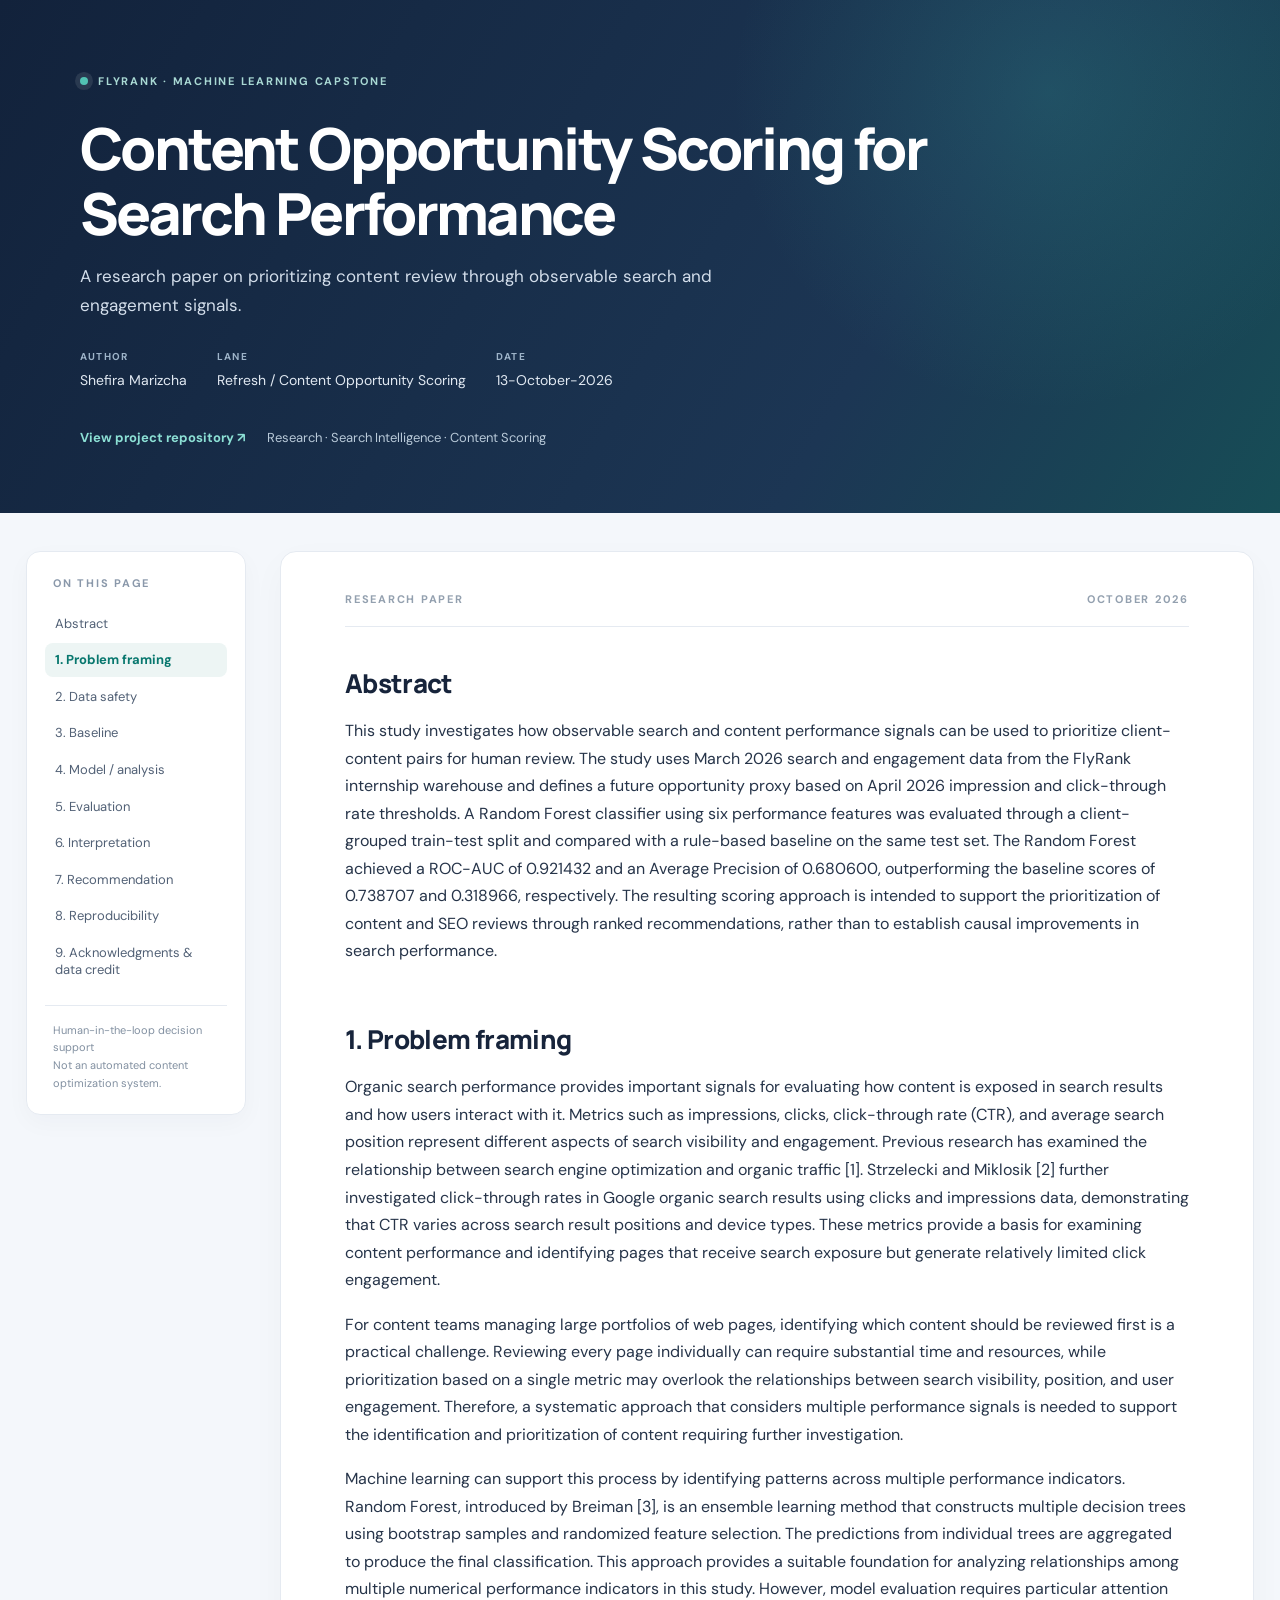
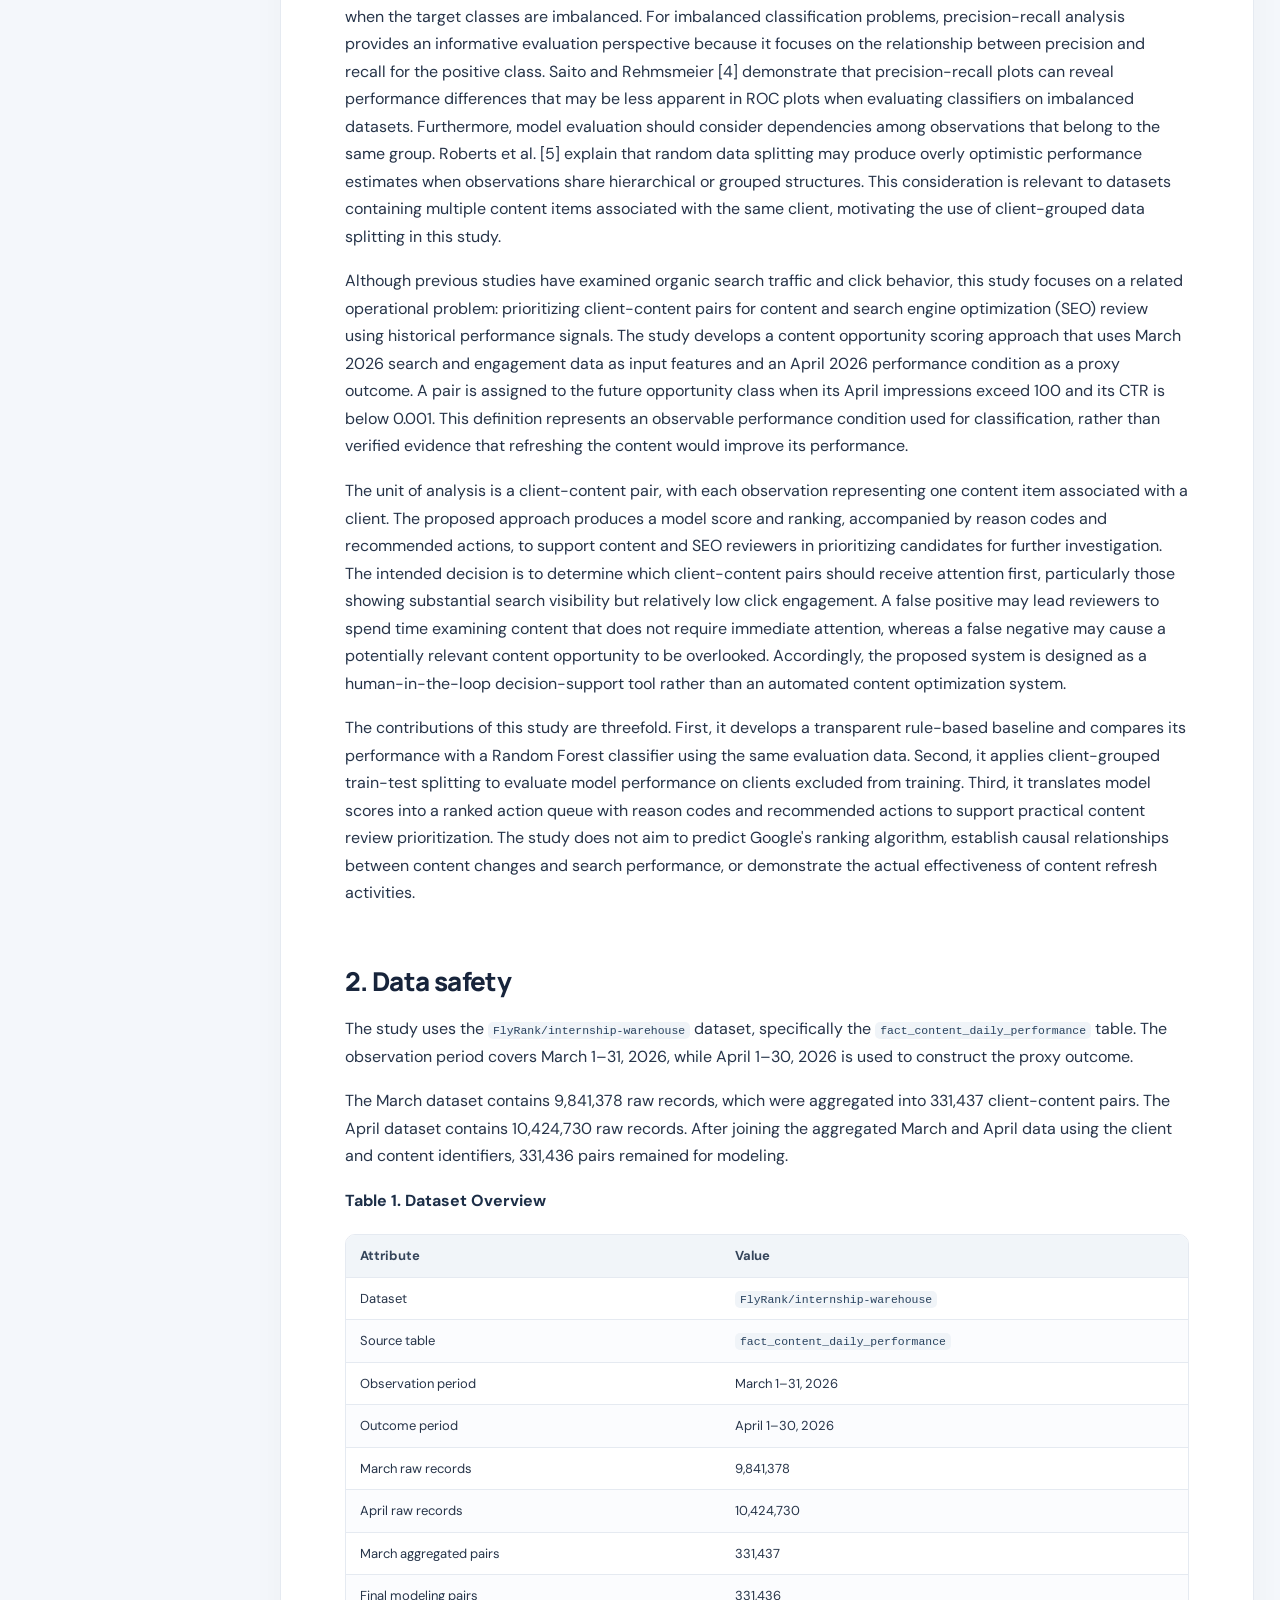
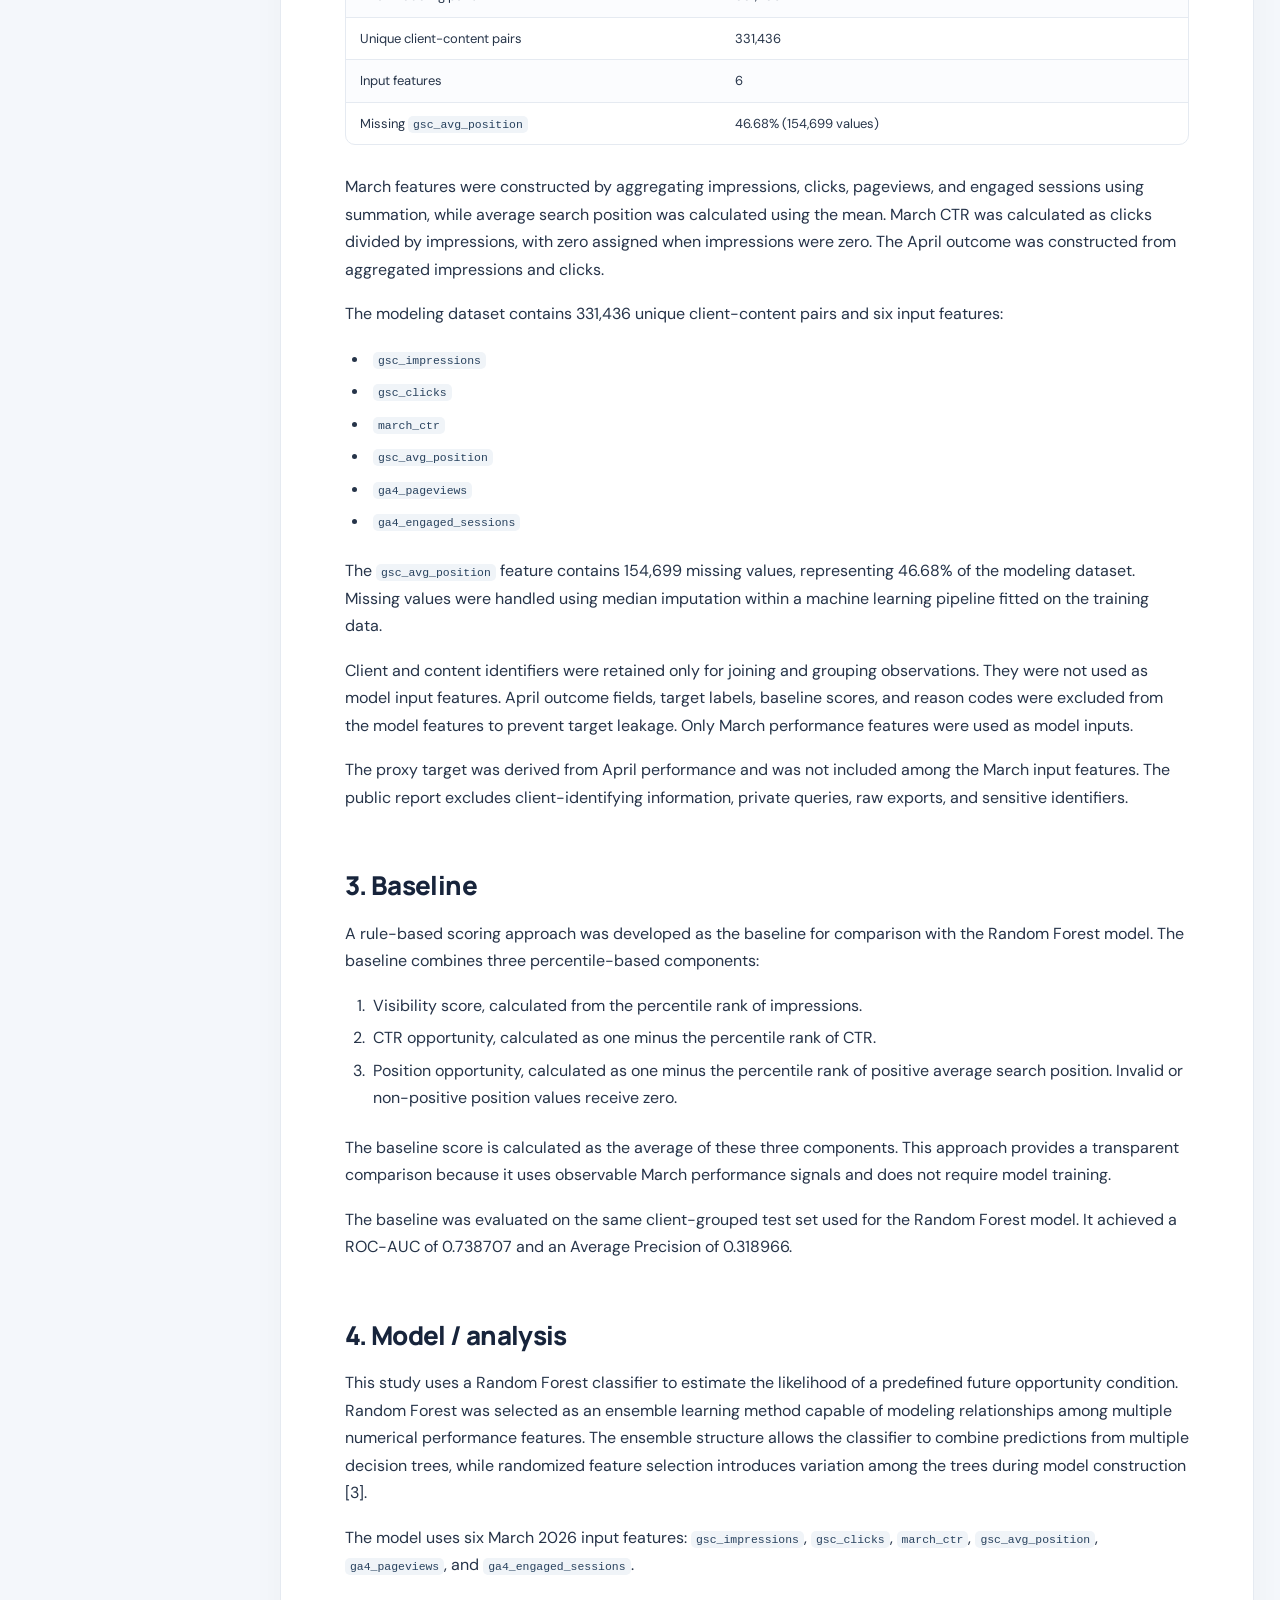
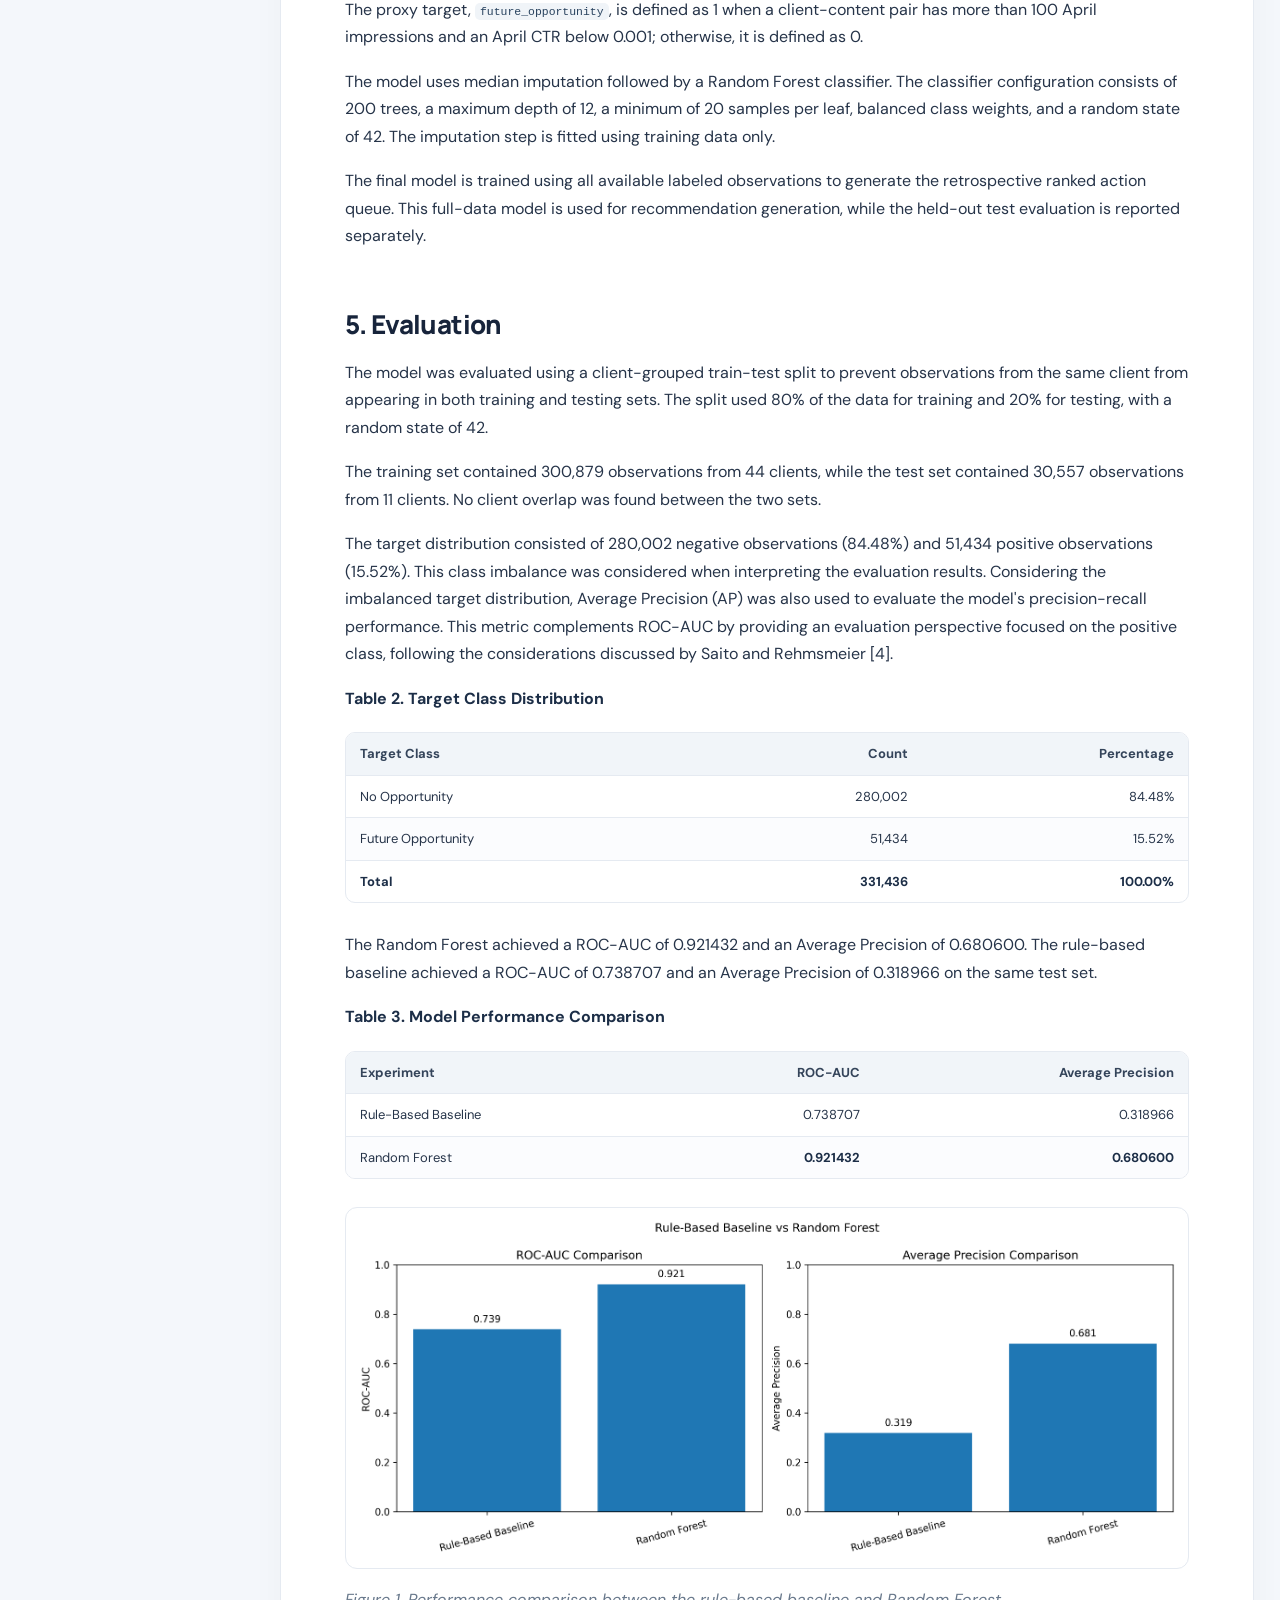
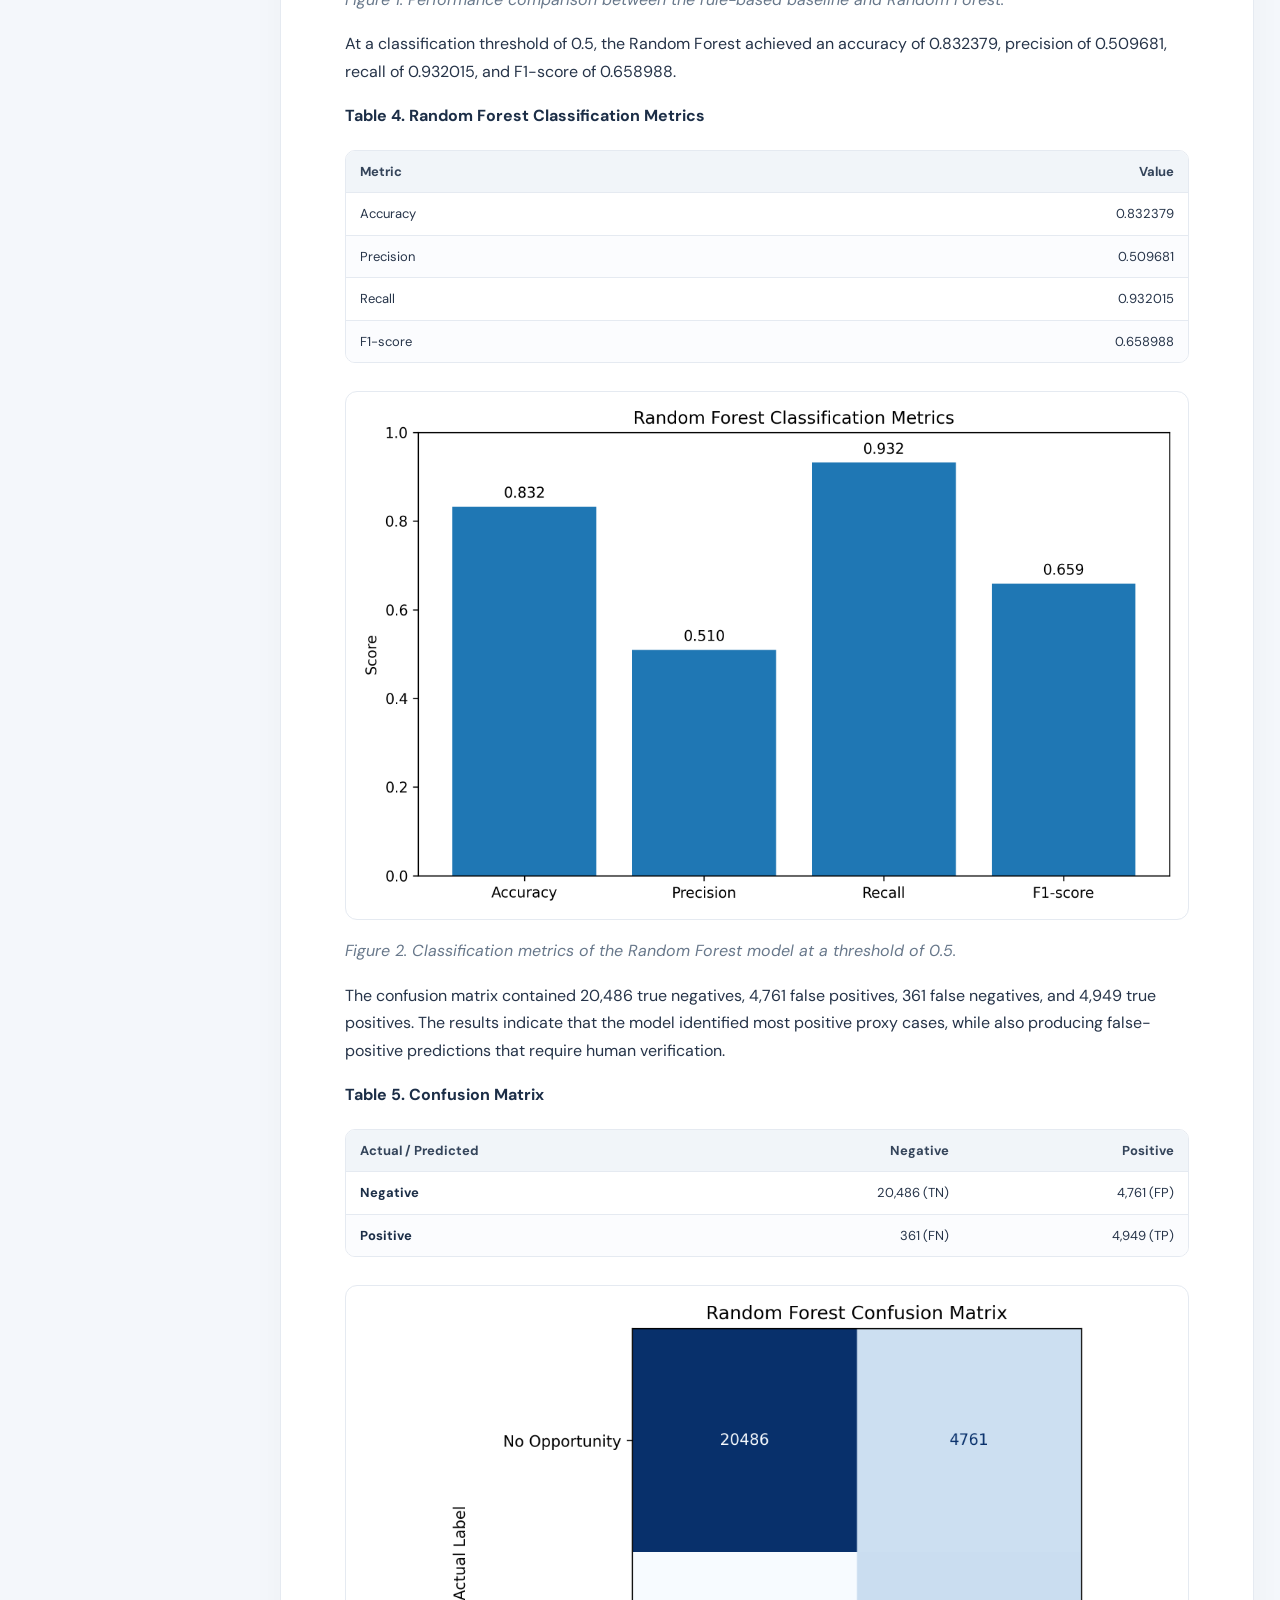
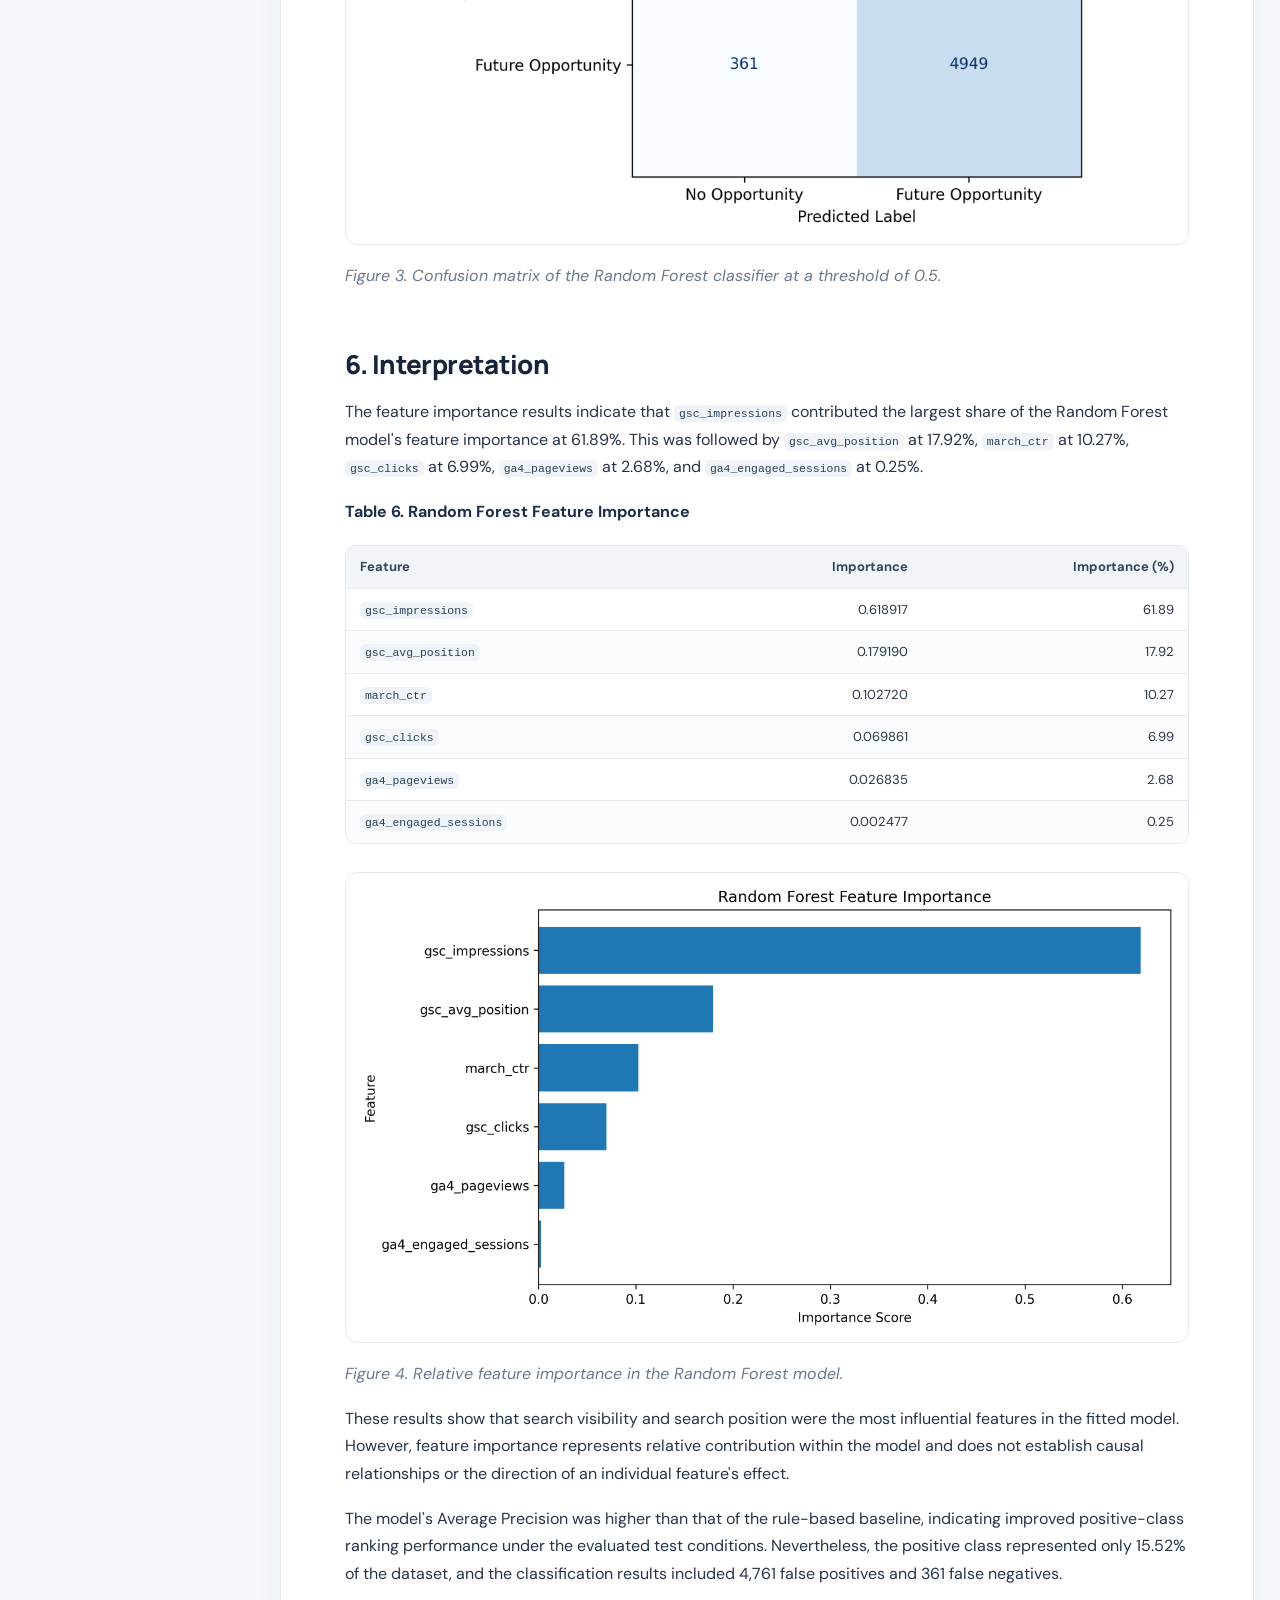
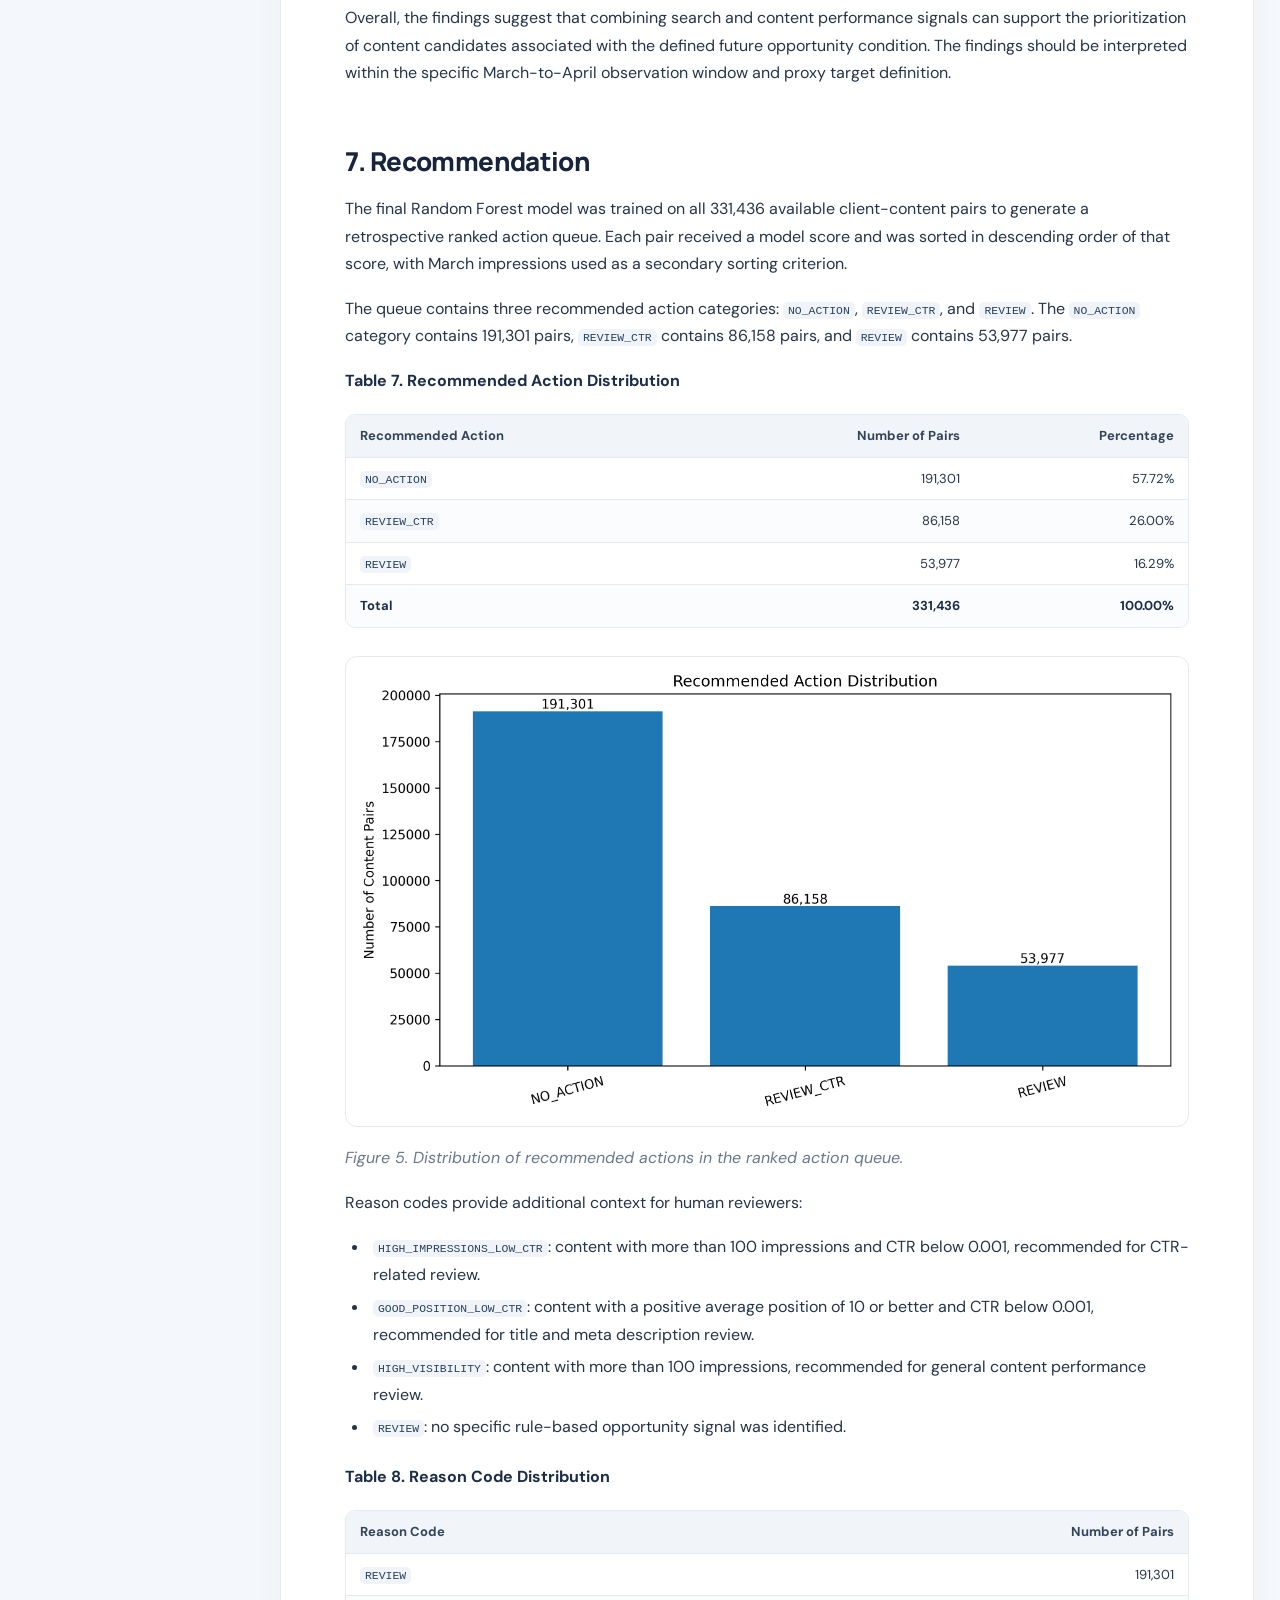
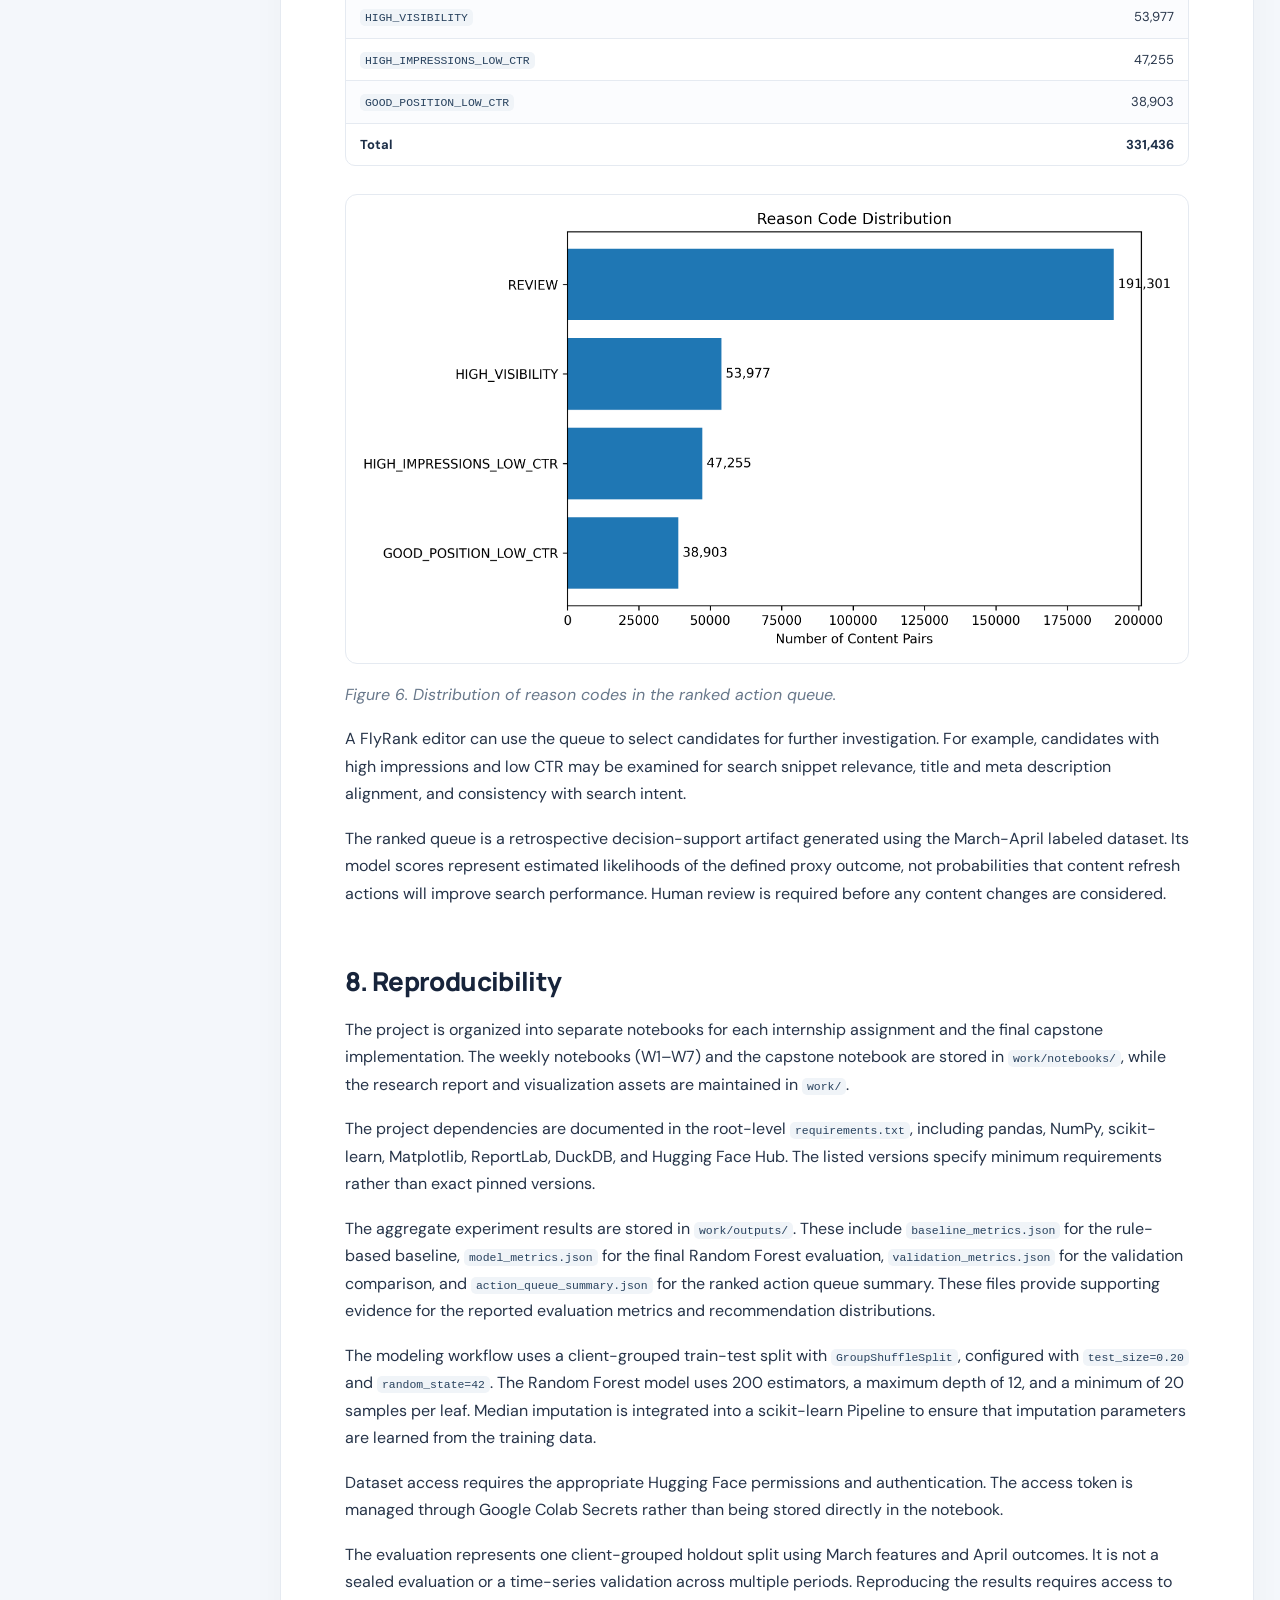
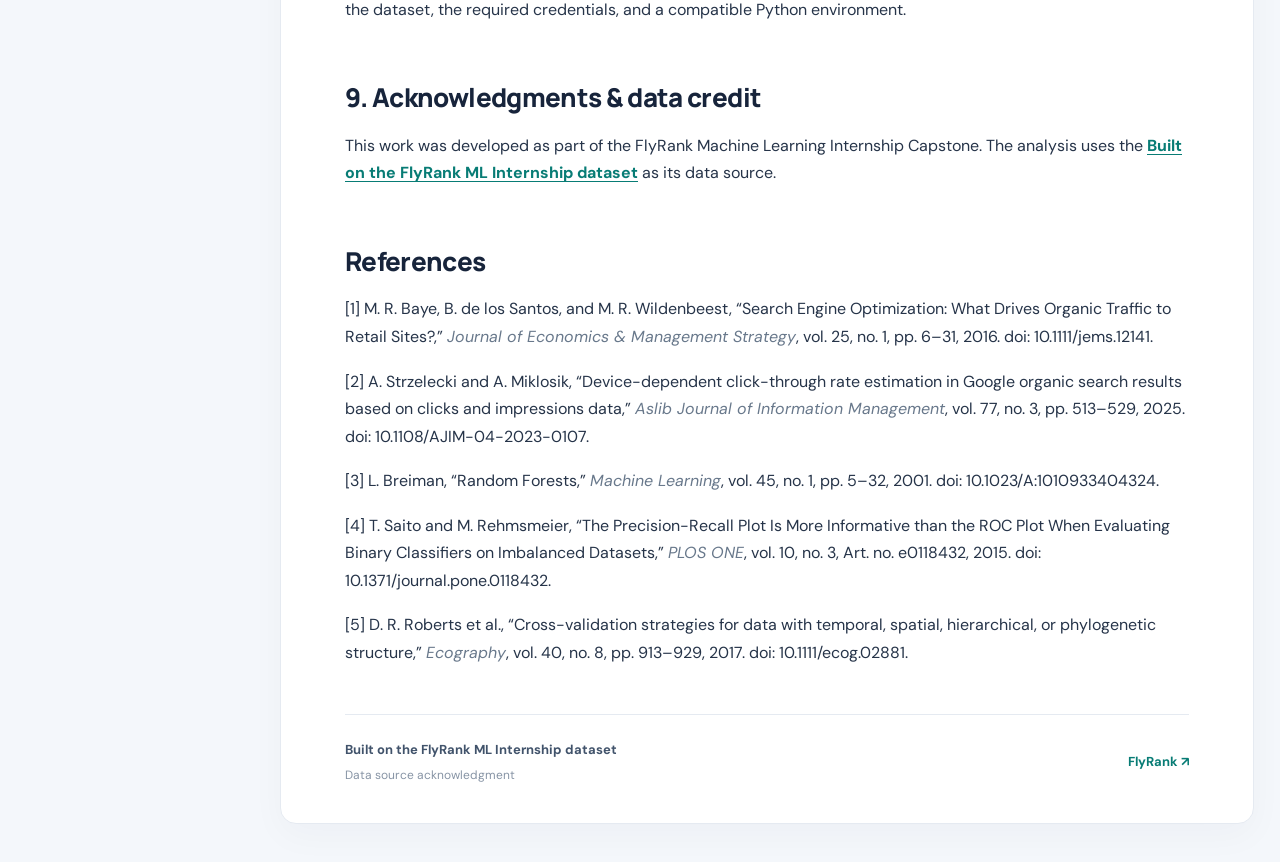
==== index.html @ 4b80eb60 "Rename paper.html to index.html" ====
<!doctype html><html lang="en"><head><meta charset="utf-8"><meta name="viewport" content="width=device-width, initial-scale=1"><meta name="description" content="Content Opportunity Scoring for Search Performance — a machine-learning capstone research paper."><meta name="author" content="Shefira Marizcha"><title>Content Opportunity Scoring for Search Performance</title><link rel="stylesheet" href="paper.css"></head><body>
<header class="hero"><div class="hero-inner"><div class="eyebrow"><span class="eyebrow-dot"></span> FLYRANK · MACHINE LEARNING CAPSTONE</div><h1>Content Opportunity Scoring for Search Performance</h1><p class="hero-subtitle">A research paper on prioritizing content review through observable search and engagement signals.</p><div class="meta-row"><span><b>Author</b>Shefira Marizcha</span><span><b>Lane</b>Refresh / Content Opportunity Scoring</span><span><b>Date</b>13-October-2026</span></div><div class="hero-links"><a href="https://github.com/shefiramarizcha62-sudo/flyrank-ml-portfolio.git" target="_blank" rel="noopener noreferrer">View project repository ↗</a><span>Research · Search Intelligence · Content Scoring</span></div></div></header>
<div class="layout"><aside class="sidebar"><div class="sidebar-label">ON THIS PAGE</div><nav><a href="#section-0">Abstract</a><a href="#section-1">1. Problem framing</a><a href="#section-2">2. Data safety</a><a href="#section-3">3. Baseline</a><a href="#section-4">4. Model / analysis</a><a href="#section-5">5. Evaluation</a><a href="#section-6">6. Interpretation</a><a href="#section-7">7. Recommendation</a><a href="#section-8">8. Reproducibility</a><a href="#section-9">9. Acknowledgments &amp; data credit</a></nav><div class="sidebar-note">Human-in-the-loop decision support<br>Not an automated content optimization system.</div></aside><main class="article"><div class="article-top"><span>RESEARCH PAPER</span><span>OCTOBER 2026</span></div><article class="prose"><h2 class="paper-heading" id="section-0">Abstract</h2>
<p>This study investigates how observable search and content performance signals can be used to prioritize client-content pairs for human review. The study uses March 2026 search and engagement data from the FlyRank internship warehouse and defines a future opportunity proxy based on April 2026 impression and click-through rate thresholds. A Random Forest classifier using six performance features was evaluated through a client-grouped train-test split and compared with a rule-based baseline on the same test set. The Random Forest achieved a ROC-AUC of 0.921432 and an Average Precision of 0.680600, outperforming the baseline scores of 0.738707 and 0.318966, respectively. The resulting scoring approach is intended to support the prioritization of content and SEO reviews through ranked recommendations, rather than to establish causal improvements in search performance.</p>
<h2 class="paper-heading" id="section-1">1. Problem framing</h2>
<p>Organic search performance provides important signals for evaluating how content is exposed in search results and how users interact with it. Metrics such as impressions, clicks, click-through rate (CTR), and average search position represent different aspects of search visibility and engagement. Previous research has examined the relationship between search engine optimization and organic traffic [1]. Strzelecki and Miklosik [2] further investigated click-through rates in Google organic search results using clicks and impressions data, demonstrating that CTR varies across search result positions and device types. These metrics provide a basis for examining content performance and identifying pages that receive search exposure but generate relatively limited click engagement.</p>
<p>For content teams managing large portfolios of web pages, identifying which content should be reviewed first is a practical challenge. Reviewing every page individually can require substantial time and resources, while prioritization based on a single metric may overlook the relationships between search visibility, position, and user engagement. Therefore, a systematic approach that considers multiple performance signals is needed to support the identification and prioritization of content requiring further investigation.</p>
<p>Machine learning can support this process by identifying patterns across multiple performance indicators. Random Forest, introduced by Breiman [3], is an ensemble learning method that constructs multiple decision trees using bootstrap samples and randomized feature selection. The predictions from individual trees are aggregated to produce the final classification. This approach provides a suitable foundation for analyzing relationships among multiple numerical performance indicators in this study. However, model evaluation requires particular attention when the target classes are imbalanced. For imbalanced classification problems, precision-recall analysis provides an informative evaluation perspective because it focuses on the relationship between precision and recall for the positive class. Saito and Rehmsmeier [4] demonstrate that precision-recall plots can reveal performance differences that may be less apparent in ROC plots when evaluating classifiers on imbalanced datasets. Furthermore, model evaluation should consider dependencies among observations that belong to the same group. Roberts et al. [5] explain that random data splitting may produce overly optimistic performance estimates when observations share hierarchical or grouped structures. This consideration is relevant to datasets containing multiple content items associated with the same client, motivating the use of client-grouped data splitting in this study.</p>
<p>Although previous studies have examined organic search traffic and click behavior, this study focuses on a related operational problem: prioritizing client-content pairs for content and search engine optimization (SEO) review using historical performance signals. The study develops a content opportunity scoring approach that uses March 2026 search and engagement data as input features and an April 2026 performance condition as a proxy outcome. A pair is assigned to the future opportunity class when its April impressions exceed 100 and its CTR is below 0.001. This definition represents an observable performance condition used for classification, rather than verified evidence that refreshing the content would improve its performance.</p>
<p>The unit of analysis is a client-content pair, with each observation representing one content item associated with a client. The proposed approach produces a model score and ranking, accompanied by reason codes and recommended actions, to support content and SEO reviewers in prioritizing candidates for further investigation. The intended decision is to determine which client-content pairs should receive attention first, particularly those showing substantial search visibility but relatively low click engagement. A false positive may lead reviewers to spend time examining content that does not require immediate attention, whereas a false negative may cause a potentially relevant content opportunity to be overlooked. Accordingly, the proposed system is designed as a human-in-the-loop decision-support tool rather than an automated content optimization system.</p>
<p>The contributions of this study are threefold. First, it develops a transparent rule-based baseline and compares its performance with a Random Forest classifier using the same evaluation data. Second, it applies client-grouped train-test splitting to evaluate model performance on clients excluded from training. Third, it translates model scores into a ranked action queue with reason codes and recommended actions to support practical content review prioritization. The study does not aim to predict Google's ranking algorithm, establish causal relationships between content changes and search performance, or demonstrate the actual effectiveness of content refresh activities.</p>
<h2 class="paper-heading" id="section-2">2. Data safety</h2>
<p>The study uses the <code>FlyRank/internship-warehouse</code> dataset, specifically the <code>fact_content_daily_performance</code> table. The observation period covers March 1–31, 2026, while April 1–30, 2026 is used to construct the proxy outcome.</p>
<p>The March dataset contains 9,841,378 raw records, which were aggregated into 331,437 client-content pairs. The April dataset contains 10,424,730 raw records. After joining the aggregated March and April data using the client and content identifiers, 331,436 pairs remained for modeling.</p>
<p><strong>Table 1. Dataset Overview</strong></p>
<div class="table-wrap"><table>
<thead>
<tr>
<th>Attribute</th>
<th>Value</th>
</tr>
</thead>
<tbody>
<tr>
<td>Dataset</td>
<td><code>FlyRank/internship-warehouse</code></td>
</tr>
<tr>
<td>Source table</td>
<td><code>fact_content_daily_performance</code></td>
</tr>
<tr>
<td>Observation period</td>
<td>March 1–31, 2026</td>
</tr>
<tr>
<td>Outcome period</td>
<td>April 1–30, 2026</td>
</tr>
<tr>
<td>March raw records</td>
<td>9,841,378</td>
</tr>
<tr>
<td>April raw records</td>
<td>10,424,730</td>
</tr>
<tr>
<td>March aggregated pairs</td>
<td>331,437</td>
</tr>
<tr>
<td>Final modeling pairs</td>
<td>331,436</td>
</tr>
<tr>
<td>Unique client-content pairs</td>
<td>331,436</td>
</tr>
<tr>
<td>Input features</td>
<td>6</td>
</tr>
<tr>
<td>Missing <code>gsc_avg_position</code></td>
<td>46.68% (154,699 values)</td>
</tr>
</tbody>
</table></div>
<p>March features were constructed by aggregating impressions, clicks, pageviews, and engaged sessions using summation, while average search position was calculated using the mean. March CTR was calculated as clicks divided by impressions, with zero assigned when impressions were zero. The April outcome was constructed from aggregated impressions and clicks.</p>
<p>The modeling dataset contains 331,436 unique client-content pairs and six input features:</p>
<ul>
<li><code>gsc_impressions</code></li>
<li><code>gsc_clicks</code></li>
<li><code>march_ctr</code></li>
<li><code>gsc_avg_position</code></li>
<li><code>ga4_pageviews</code></li>
<li><code>ga4_engaged_sessions</code></li>
</ul>
<p>The <code>gsc_avg_position</code> feature contains 154,699 missing values, representing 46.68% of the modeling dataset. Missing values were handled using median imputation within a machine learning pipeline fitted on the training data.</p>
<p>Client and content identifiers were retained only for joining and grouping observations. They were not used as model input features. April outcome fields, target labels, baseline scores, and reason codes were excluded from the model features to prevent target leakage. Only March performance features were used as model inputs.</p>
<p>The proxy target was derived from April performance and was not included among the March input features. The public report excludes client-identifying information, private queries, raw exports, and sensitive identifiers.</p>
<h2 class="paper-heading" id="section-3">3. Baseline</h2>
<p>A rule-based scoring approach was developed as the baseline for comparison with the Random Forest model. The baseline combines three percentile-based components:</p>
<ol>
<li>Visibility score, calculated from the percentile rank of impressions.</li>
<li>CTR opportunity, calculated as one minus the percentile rank of CTR.</li>
<li>Position opportunity, calculated as one minus the percentile rank of positive average search position. Invalid or non-positive position values receive zero.</li>
</ol>
<p>The baseline score is calculated as the average of these three components. This approach provides a transparent comparison because it uses observable March performance signals and does not require model training.</p>
<p>The baseline was evaluated on the same client-grouped test set used for the Random Forest model. It achieved a ROC-AUC of 0.738707 and an Average Precision of 0.318966.</p>
<h2 class="paper-heading" id="section-4">4. Model / analysis</h2>
<p>This study uses a Random Forest classifier to estimate the likelihood of a predefined future opportunity condition. Random Forest was selected as an ensemble learning method capable of modeling relationships among multiple numerical performance features. The ensemble structure allows the classifier to combine predictions from multiple decision trees, while randomized feature selection introduces variation among the trees during model construction [3].</p>
<p>The model uses six March 2026 input features: <code>gsc_impressions</code>, <code>gsc_clicks</code>, <code>march_ctr</code>, <code>gsc_avg_position</code>, <code>ga4_pageviews</code>, and <code>ga4_engaged_sessions</code>.</p>
<p>The proxy target, <code>future_opportunity</code>, is defined as 1 when a client-content pair has more than 100 April impressions and an April CTR below 0.001; otherwise, it is defined as 0.</p>
<p>The model uses median imputation followed by a Random Forest classifier. The classifier configuration consists of 200 trees, a maximum depth of 12, a minimum of 20 samples per leaf, balanced class weights, and a random state of 42. The imputation step is fitted using training data only.</p>
<p>The final model is trained using all available labeled observations to generate the retrospective ranked action queue. This full-data model is used for recommendation generation, while the held-out test evaluation is reported separately.</p>
<h2 class="paper-heading" id="section-5">5. Evaluation</h2>
<p>The model was evaluated using a client-grouped train-test split to prevent observations from the same client from appearing in both training and testing sets. The split used 80% of the data for training and 20% for testing, with a random state of 42.</p>
<p>The training set contained 300,879 observations from 44 clients, while the test set contained 30,557 observations from 11 clients. No client overlap was found between the two sets.</p>
<p>The target distribution consisted of 280,002 negative observations (84.48%) and 51,434 positive observations (15.52%). This class imbalance was considered when interpreting the evaluation results. Considering the imbalanced target distribution, Average Precision (AP) was also used to evaluate the model's precision-recall performance. This metric complements ROC-AUC by providing an evaluation perspective focused on the positive class, following the considerations discussed by Saito and Rehmsmeier [4].</p>
<p><strong>Table 2. Target Class Distribution</strong></p>
<div class="table-wrap"><table>
<thead>
<tr>
<th>Target Class</th>
<th style="text-align:right">Count</th>
<th style="text-align:right">Percentage</th>
</tr>
</thead>
<tbody>
<tr>
<td>No Opportunity</td>
<td style="text-align:right">280,002</td>
<td style="text-align:right">84.48%</td>
</tr>
<tr>
<td>Future Opportunity</td>
<td style="text-align:right">51,434</td>
<td style="text-align:right">15.52%</td>
</tr>
<tr>
<td><strong>Total</strong></td>
<td style="text-align:right"><strong>331,436</strong></td>
<td style="text-align:right"><strong>100.00%</strong></td>
</tr>
</tbody>
</table></div>
<p>The Random Forest achieved a ROC-AUC of 0.921432 and an Average Precision of 0.680600. The rule-based baseline achieved a ROC-AUC of 0.738707 and an Average Precision of 0.318966 on the same test set.</p>
<p><strong>Table 3. Model Performance Comparison</strong></p>
<div class="table-wrap"><table>
<thead>
<tr>
<th>Experiment</th>
<th style="text-align:right">ROC-AUC</th>
<th style="text-align:right">Average Precision</th>
</tr>
</thead>
<tbody>
<tr>
<td>Rule-Based Baseline</td>
<td style="text-align:right">0.738707</td>
<td style="text-align:right">0.318966</td>
</tr>
<tr>
<td>Random Forest</td>
<td style="text-align:right"><strong>0.921432</strong></td>
<td style="text-align:right"><strong>0.680600</strong></td>
</tr>
</tbody>
</table></div>
<p><img alt="Figure 1. Model Performance Comparison" class="paper-figure" loading="lazy" src="work/figures/01_model_performance_comparison.png"/></p>
<p><em>Figure 1. Performance comparison between the rule-based baseline and Random Forest.</em></p>
<p>At a classification threshold of 0.5, the Random Forest achieved an accuracy of 0.832379, precision of 0.509681, recall of 0.932015, and F1-score of 0.658988.</p>
<p><strong>Table 4. Random Forest Classification Metrics</strong></p>
<div class="table-wrap"><table>
<thead>
<tr>
<th>Metric</th>
<th style="text-align:right">Value</th>
</tr>
</thead>
<tbody>
<tr>
<td>Accuracy</td>
<td style="text-align:right">0.832379</td>
</tr>
<tr>
<td>Precision</td>
<td style="text-align:right">0.509681</td>
</tr>
<tr>
<td>Recall</td>
<td style="text-align:right">0.932015</td>
</tr>
<tr>
<td>F1-score</td>
<td style="text-align:right">0.658988</td>
</tr>
</tbody>
</table></div>
<p><img alt="Figure 2. Classification Metrics" class="paper-figure" loading="lazy" src="work/figures/02_classification_metrics.png"/></p>
<p><em>Figure 2. Classification metrics of the Random Forest model at a threshold of 0.5.</em></p>
<p>The confusion matrix contained 20,486 true negatives, 4,761 false positives, 361 false negatives, and 4,949 true positives. The results indicate that the model identified most positive proxy cases, while also producing false-positive predictions that require human verification.</p>
<p><strong>Table 5. Confusion Matrix</strong></p>
<div class="table-wrap"><table>
<thead>
<tr>
<th>Actual / Predicted</th>
<th style="text-align:right">Negative</th>
<th style="text-align:right">Positive</th>
</tr>
</thead>
<tbody>
<tr>
<td><strong>Negative</strong></td>
<td style="text-align:right">20,486 (TN)</td>
<td style="text-align:right">4,761 (FP)</td>
</tr>
<tr>
<td><strong>Positive</strong></td>
<td style="text-align:right">361 (FN)</td>
<td style="text-align:right">4,949 (TP)</td>
</tr>
</tbody>
</table></div>
<p><img alt="Figure 3. Confusion Matrix" class="paper-figure" loading="lazy" src="work/figures/03_confusion_matrix.png"/></p>
<p><em>Figure 3. Confusion matrix of the Random Forest classifier at a threshold of 0.5.</em></p>
<h2 class="paper-heading" id="section-6">6. Interpretation</h2>
<p>The feature importance results indicate that <code>gsc_impressions</code> contributed the largest share of the Random Forest model's feature importance at 61.89%. This was followed by <code>gsc_avg_position</code> at 17.92%, <code>march_ctr</code> at 10.27%, <code>gsc_clicks</code> at 6.99%, <code>ga4_pageviews</code> at 2.68%, and <code>ga4_engaged_sessions</code> at 0.25%.</p>
<p><strong>Table 6. Random Forest Feature Importance</strong></p>
<div class="table-wrap"><table>
<thead>
<tr>
<th>Feature</th>
<th style="text-align:right">Importance</th>
<th style="text-align:right">Importance (%)</th>
</tr>
</thead>
<tbody>
<tr>
<td><code>gsc_impressions</code></td>
<td style="text-align:right">0.618917</td>
<td style="text-align:right">61.89</td>
</tr>
<tr>
<td><code>gsc_avg_position</code></td>
<td style="text-align:right">0.179190</td>
<td style="text-align:right">17.92</td>
</tr>
<tr>
<td><code>march_ctr</code></td>
<td style="text-align:right">0.102720</td>
<td style="text-align:right">10.27</td>
</tr>
<tr>
<td><code>gsc_clicks</code></td>
<td style="text-align:right">0.069861</td>
<td style="text-align:right">6.99</td>
</tr>
<tr>
<td><code>ga4_pageviews</code></td>
<td style="text-align:right">0.026835</td>
<td style="text-align:right">2.68</td>
</tr>
<tr>
<td><code>ga4_engaged_sessions</code></td>
<td style="text-align:right">0.002477</td>
<td style="text-align:right">0.25</td>
</tr>
</tbody>
</table></div>
<p><img alt="Figure 4. Feature Importance" class="paper-figure" loading="lazy" src="work/figures/04_feature_importance.png"/></p>
<p><em>Figure 4. Relative feature importance in the Random Forest model.</em></p>
<p>These results show that search visibility and search position were the most influential features in the fitted model. However, feature importance represents relative contribution within the model and does not establish causal relationships or the direction of an individual feature's effect.</p>
<p>The model's Average Precision was higher than that of the rule-based baseline, indicating improved positive-class ranking performance under the evaluated test conditions. Nevertheless, the positive class represented only 15.52% of the dataset, and the classification results included 4,761 false positives and 361 false negatives.</p>
<p>Overall, the findings suggest that combining search and content performance signals can support the prioritization of content candidates associated with the defined future opportunity condition. The findings should be interpreted within the specific March-to-April observation window and proxy target definition.</p>
<h2 class="paper-heading" id="section-7">7. Recommendation</h2>
<p>The final Random Forest model was trained on all 331,436 available client-content pairs to generate a retrospective ranked action queue. Each pair received a model score and was sorted in descending order of that score, with March impressions used as a secondary sorting criterion.</p>
<p>The queue contains three recommended action categories: <code>NO_ACTION</code>, <code>REVIEW_CTR</code>, and <code>REVIEW</code>. The <code>NO_ACTION</code> category contains 191,301 pairs, <code>REVIEW_CTR</code> contains 86,158 pairs, and <code>REVIEW</code> contains 53,977 pairs.</p>
<p><strong>Table 7. Recommended Action Distribution</strong></p>
<div class="table-wrap"><table>
<thead>
<tr>
<th>Recommended Action</th>
<th style="text-align:right">Number of Pairs</th>
<th style="text-align:right">Percentage</th>
</tr>
</thead>
<tbody>
<tr>
<td><code>NO_ACTION</code></td>
<td style="text-align:right">191,301</td>
<td style="text-align:right">57.72%</td>
</tr>
<tr>
<td><code>REVIEW_CTR</code></td>
<td style="text-align:right">86,158</td>
<td style="text-align:right">26.00%</td>
</tr>
<tr>
<td><code>REVIEW</code></td>
<td style="text-align:right">53,977</td>
<td style="text-align:right">16.29%</td>
</tr>
<tr>
<td><strong>Total</strong></td>
<td style="text-align:right"><strong>331,436</strong></td>
<td style="text-align:right"><strong>100.00%</strong></td>
</tr>
</tbody>
</table></div>
<p><img alt="Figure 5. Recommended Action Distribution" class="paper-figure" loading="lazy" src="work/figures/06_recommended_action_distribution.png"/></p>
<p><em>Figure 5. Distribution of recommended actions in the ranked action queue.</em></p>
<p>Reason codes provide additional context for human reviewers:</p>
<ul>
<li><code>HIGH_IMPRESSIONS_LOW_CTR</code>: content with more than 100 impressions and CTR below 0.001, recommended for CTR-related review.</li>
<li><code>GOOD_POSITION_LOW_CTR</code>: content with a positive average position of 10 or better and CTR below 0.001, recommended for title and meta description review.</li>
<li><code>HIGH_VISIBILITY</code>: content with more than 100 impressions, recommended for general content performance review.</li>
<li><code>REVIEW</code>: no specific rule-based opportunity signal was identified.</li>
</ul>
<p><strong>Table 8. Reason Code Distribution</strong></p>
<div class="table-wrap"><table>
<thead>
<tr>
<th>Reason Code</th>
<th style="text-align:right">Number of Pairs</th>
</tr>
</thead>
<tbody>
<tr>
<td><code>REVIEW</code></td>
<td style="text-align:right">191,301</td>
</tr>
<tr>
<td><code>HIGH_VISIBILITY</code></td>
<td style="text-align:right">53,977</td>
</tr>
<tr>
<td><code>HIGH_IMPRESSIONS_LOW_CTR</code></td>
<td style="text-align:right">47,255</td>
</tr>
<tr>
<td><code>GOOD_POSITION_LOW_CTR</code></td>
<td style="text-align:right">38,903</td>
</tr>
<tr>
<td><strong>Total</strong></td>
<td style="text-align:right"><strong>331,436</strong></td>
</tr>
</tbody>
</table></div>
<p><img alt="Figure 6. Reason Code Distribution" class="paper-figure" loading="lazy" src="work/figures/05_reason_code_distribution.png"/></p>
<p><em>Figure 6. Distribution of reason codes in the ranked action queue.</em></p>
<p>A FlyRank editor can use the queue to select candidates for further investigation. For example, candidates with high impressions and low CTR may be examined for search snippet relevance, title and meta description alignment, and consistency with search intent.</p>
<p>The ranked queue is a retrospective decision-support artifact generated using the March-April labeled dataset. Its model scores represent estimated likelihoods of the defined proxy outcome, not probabilities that content refresh actions will improve search performance. Human review is required before any content changes are considered.</p>
<h2 class="paper-heading" id="section-8">8. Reproducibility</h2>
<p>The project is organized into separate notebooks for each internship assignment and the final capstone implementation. The weekly notebooks (W1–W7) and the capstone notebook are stored in <code>work/notebooks/</code>, while the research report and visualization assets are maintained in <code>work/</code>.</p>
<p>The project dependencies are documented in the root-level <code>requirements.txt</code>, including pandas, NumPy, scikit-learn, Matplotlib, ReportLab, DuckDB, and Hugging Face Hub. The listed versions specify minimum requirements rather than exact pinned versions.</p>
<p>The aggregate experiment results are stored in <code>work/outputs/</code>. These include <code>baseline_metrics.json</code> for the rule-based baseline, <code>model_metrics.json</code> for the final Random Forest evaluation, <code>validation_metrics.json</code> for the validation comparison, and <code>action_queue_summary.json</code> for the ranked action queue summary. These files provide supporting evidence for the reported evaluation metrics and recommendation distributions.</p>
<p>The modeling workflow uses a client-grouped train-test split with <code>GroupShuffleSplit</code>, configured with <code>test_size=0.20</code> and <code>random_state=42</code>. The Random Forest model uses 200 estimators, a maximum depth of 12, and a minimum of 20 samples per leaf. Median imputation is integrated into a scikit-learn Pipeline to ensure that imputation parameters are learned from the training data.</p>
<p>Dataset access requires the appropriate Hugging Face permissions and authentication. The access token is managed through Google Colab Secrets rather than being stored directly in the notebook.</p>
<p>The evaluation represents one client-grouped holdout split using March features and April outcomes. It is not a sealed evaluation or a time-series validation across multiple periods. Reproducing the results requires access to the dataset, the required credentials, and a compatible Python environment.</p>
<h2 class="paper-heading" id="section-9">9. Acknowledgments &amp; data credit</h2>
<p>This work was developed as part of the FlyRank Machine Learning Internship Capstone. The analysis uses the <strong><a href="https://flyrank.ai" rel="noopener noreferrer" target="_blank">Built on the FlyRank ML Internship dataset</a></strong> as its data source.</p>
<h2 class="paper-heading" id="references">References</h2>
<p>[1] M. R. Baye, B. de los Santos, and M. R. Wildenbeest, “Search Engine Optimization: What Drives Organic Traffic to Retail Sites?,” <em>Journal of Economics &amp; Management Strategy</em>, vol. 25, no. 1, pp. 6–31, 2016. doi: 10.1111/jems.12141.</p>
<p>[2] A. Strzelecki and A. Miklosik, “Device-dependent click-through rate estimation in Google organic search results based on clicks and impressions data,” <em>Aslib Journal of Information Management</em>, vol. 77, no. 3, pp. 513–529, 2025. doi: 10.1108/AJIM-04-2023-0107.</p>
<p>[3] L. Breiman, “Random Forests,” <em>Machine Learning</em>, vol. 45, no. 1, pp. 5–32, 2001. doi: 10.1023/A:1010933404324.</p>
<p>[4] T. Saito and M. Rehmsmeier, “The Precision-Recall Plot Is More Informative than the ROC Plot When Evaluating Binary Classifiers on Imbalanced Datasets,” <em>PLOS ONE</em>, vol. 10, no. 3, Art. no. e0118432, 2015. doi: 10.1371/journal.pone.0118432.</p>
<p>[5] D. R. Roberts et al., “Cross-validation strategies for data with temporal, spatial, hierarchical, or phylogenetic structure,” <em>Ecography</em>, vol. 40, no. 8, pp. 913–929, 2017. doi: 10.1111/ecog.02881.</p>
</article><footer class="page-footer"><div><b>Built on the FlyRank ML Internship dataset</b><p>Data source acknowledgment</p></div><a href="https://flyrank.ai" target="_blank" rel="noopener noreferrer">FlyRank ↗</a></footer></main></div>
<script>const links=[...document.querySelectorAll('.sidebar nav a')];const targets=links.map(a=>document.querySelector(a.getAttribute('href'))).filter(Boolean);if('IntersectionObserver' in window){const io=new IntersectionObserver(entries=>{entries.forEach(e=>{if(e.isIntersecting){links.forEach(a=>a.classList.toggle('active',a.getAttribute('href')==='#'+e.target.id));}})},{rootMargin:'-15% 0px -75% 0px'});targets.forEach(t=>io.observe(t));}</script></body></html>
---- paper.css ----
@import url('https://fonts.googleapis.com/css2?family=DM+Sans:wght@400;500;600;700&family=Manrope:wght@400;500;600;700;800&display=swap');:root{--ink:#17243b;--line:#e5eaf1;--bg:#f4f7fb;--teal:#16877f;--soft:#edf5f4}*{box-sizing:border-box}html{scroll-behavior:smooth;scroll-padding-top:28px}body{margin:0;background:var(--bg);color:#263449;font-family:'DM Sans',Arial,sans-serif;line-height:1.72}.hero{background:radial-gradient(circle at 82% 18%,rgba(49,160,151,.24),transparent 28%),linear-gradient(120deg,#12223b,#1c3654 68%,#174d56);color:#fff;padding:72px 28px 64px}.hero-inner{max-width:1120px;margin:auto}.eyebrow,.article-top,.sidebar-label{font-size:11px;font-weight:700;letter-spacing:.16em}.eyebrow{color:#a9d9d4;display:flex;align-items:center;gap:10px}.eyebrow-dot{width:8px;height:8px;border-radius:50%;background:#52c3b4;box-shadow:0 0 0 5px #ffffff18}.hero h1{font:800 clamp(34px,5vw,58px)/1.12 Manrope,sans-serif;letter-spacing:-.045em;max-width:850px;margin:25px 0 16px}.hero-subtitle{max-width:700px;color:#d3deeb;font-size:17px;margin:0 0 28px}.meta-row{display:flex;flex-wrap:wrap;gap:30px;color:#e1e9f2;font-size:14px}.meta-row span{display:grid;gap:3px}.meta-row b{font-size:10px;text-transform:uppercase;letter-spacing:.12em;color:#9eb4c9}.hero-links{display:flex;gap:22px;align-items:center;flex-wrap:wrap;margin-top:34px;font-size:13px;color:#b9cad9}.hero-links a{color:#8ce0d5;text-decoration:none;font-weight:700}.layout{max-width:1320px;margin:38px auto;padding:0 26px;display:grid;grid-template-columns:220px minmax(0,1fr);gap:34px;align-items:start}.sidebar{position:sticky;top:24px;background:#fff;border:1px solid var(--line);border-radius:14px;padding:22px 18px;box-shadow:0 8px 24px #14243b08}.sidebar-label{color:#8a98aa;margin:0 0 14px 8px}.sidebar nav{display:grid;gap:3px}.sidebar nav a{padding:8px 10px;border-radius:8px;color:#526176;text-decoration:none;font-size:13px;line-height:1.35}.sidebar nav a:hover,.sidebar nav a.active{background:var(--soft);color:#08776e;font-weight:700}.sidebar-note{border-top:1px solid var(--line);margin-top:18px;padding:16px 8px 0;color:#8290a1;font-size:11px;line-height:1.6}.article{background:#fff;border:1px solid var(--line);border-radius:16px;box-shadow:0 12px 35px #14243b08;min-width:0;padding:38px clamp(22px,5vw,64px) 30px}.article-top{display:flex;justify-content:space-between;color:#93a0af;border-bottom:1px solid var(--line);padding-bottom:17px;margin-bottom:30px}.prose{max-width:860px;margin:auto}.prose h2{font:800 26px/1.25 Manrope,sans-serif;letter-spacing:-.025em;color:var(--ink);margin:48px 0 18px;padding-top:10px}.prose h2:first-child{margin-top:0}.prose h3{font:700 19px Manrope,sans-serif;color:var(--ink)}.prose p{margin:0 0 17px}.prose strong{color:#1c2e47}.prose a{color:#087c75;text-decoration-thickness:1px;text-underline-offset:3px}.prose ul,.prose ol{padding-left:24px;margin:10px 0 22px}.prose li{padding-left:4px;margin:5px 0}.prose code{background:#f0f4f8;color:#28425e;padding:2px 5px;border-radius:5px;font-size:.88em}.table-wrap{overflow-x:auto;margin:20px 0 28px;border:1px solid var(--line);border-radius:10px}.prose table{border-collapse:collapse;width:100%;font-size:13px;line-height:1.5}.prose th{background:#f1f5f9;color:#34445a;text-align:left;font-weight:700}.prose th,.prose td{padding:11px 14px;border-bottom:1px solid var(--line);vertical-align:top}.prose tr:last-child td{border-bottom:0}.prose tbody tr:nth-child(even){background:#fbfcfe}.paper-figure{display:block;width:100%;height:auto;max-height:560px;object-fit:contain;background:#fff;border:1px solid var(--line);border-radius:12px;padding:8px;margin:22px auto 8px}.prose em{color:#68788b}.page-footer{border-top:1px solid var(--line);margin-top:48px;padding:24px 0 8px;display:flex;justify-content:space-between;gap:20px;align-items:center;color:#41536b;font-size:13px}.page-footer p{margin:3px 0 0;color:#8794a5;font-size:12px}.page-footer a{color:#087c75;text-decoration:none;font-weight:700}@media(max-width:850px){.layout{grid-template-columns:1fr;margin:20px auto;padding:0 14px;gap:16px}.sidebar{position:static;padding:14px}.sidebar nav{display:flex;overflow-x:auto;gap:5px}.sidebar nav a{white-space:nowrap}.sidebar-note{display:none}.hero{padding:48px 22px}.article{padding:26px 20px}.meta-row{gap:18px}}@media(max-width:520px){.hero h1{font-size:34px}.hero-subtitle{font-size:15px}.prose h2{font-size:22px}.page-footer{align-items:flex-start;flex-direction:column}}
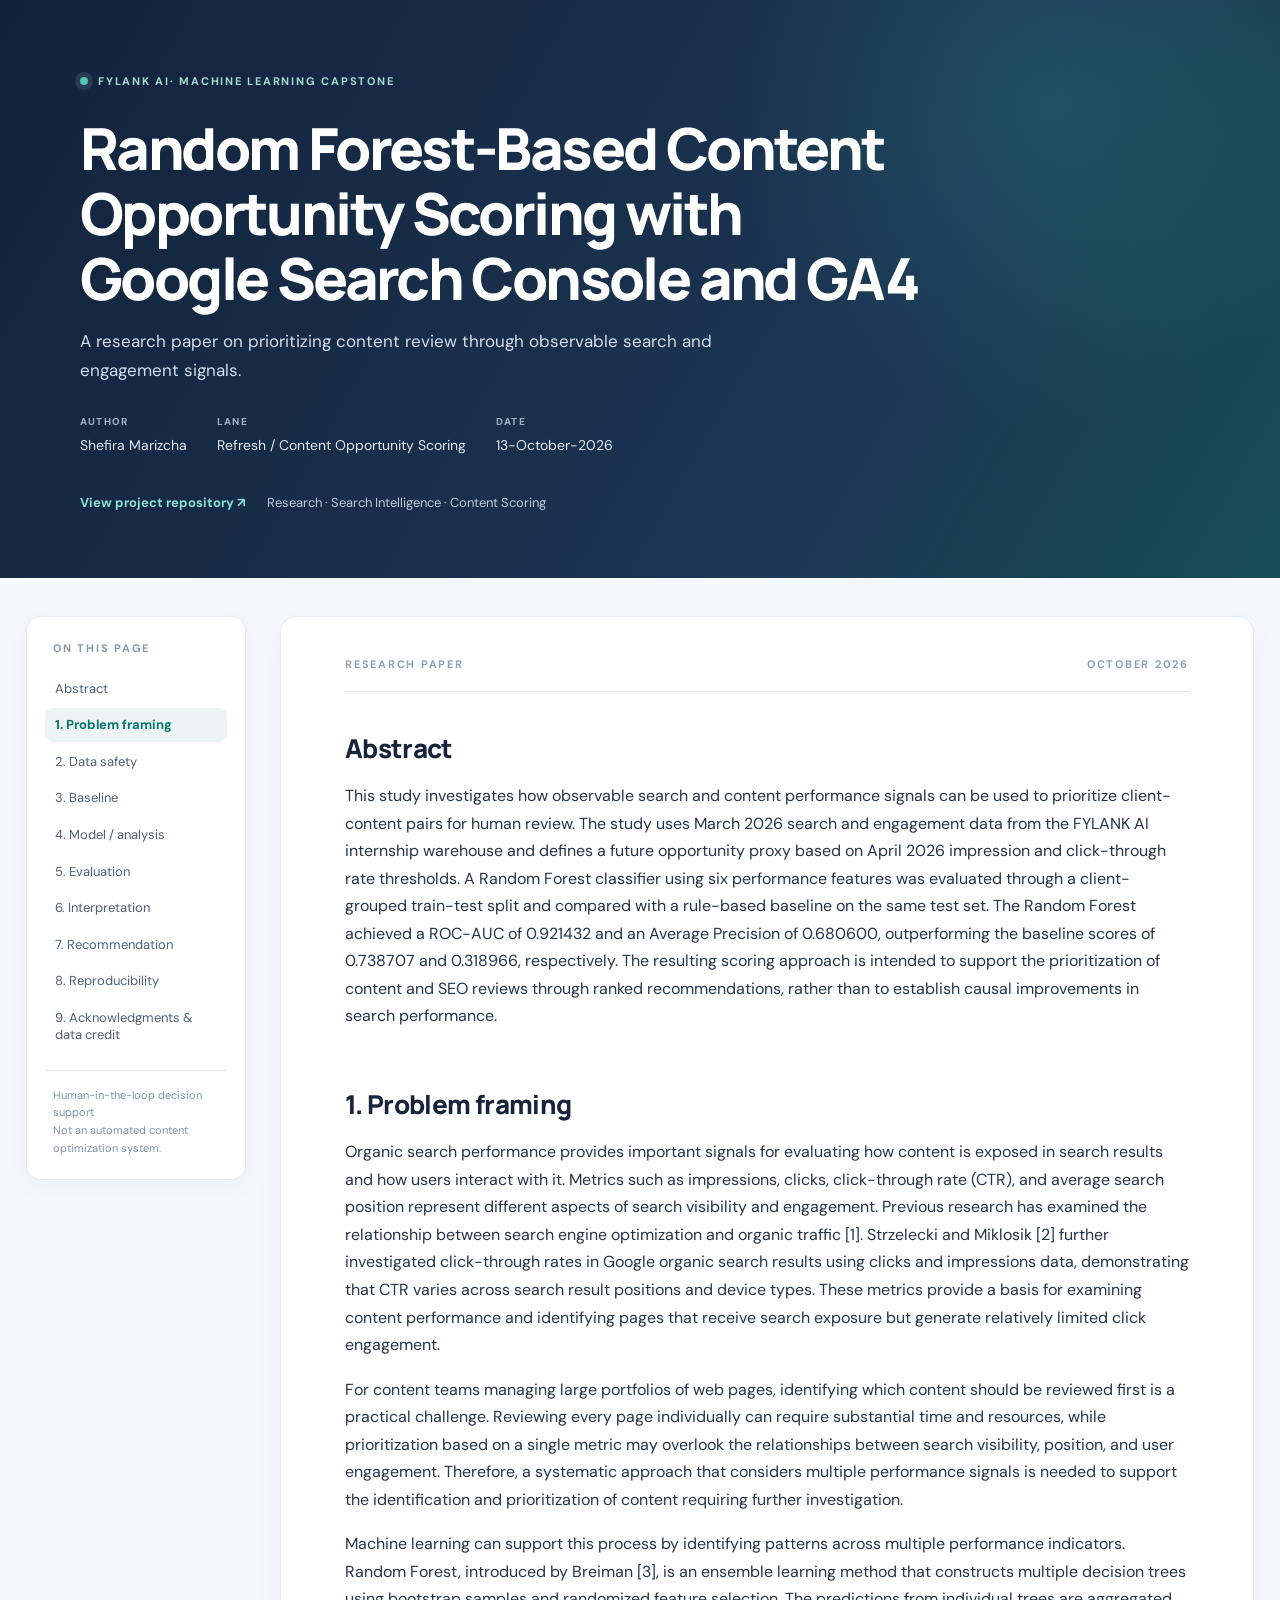
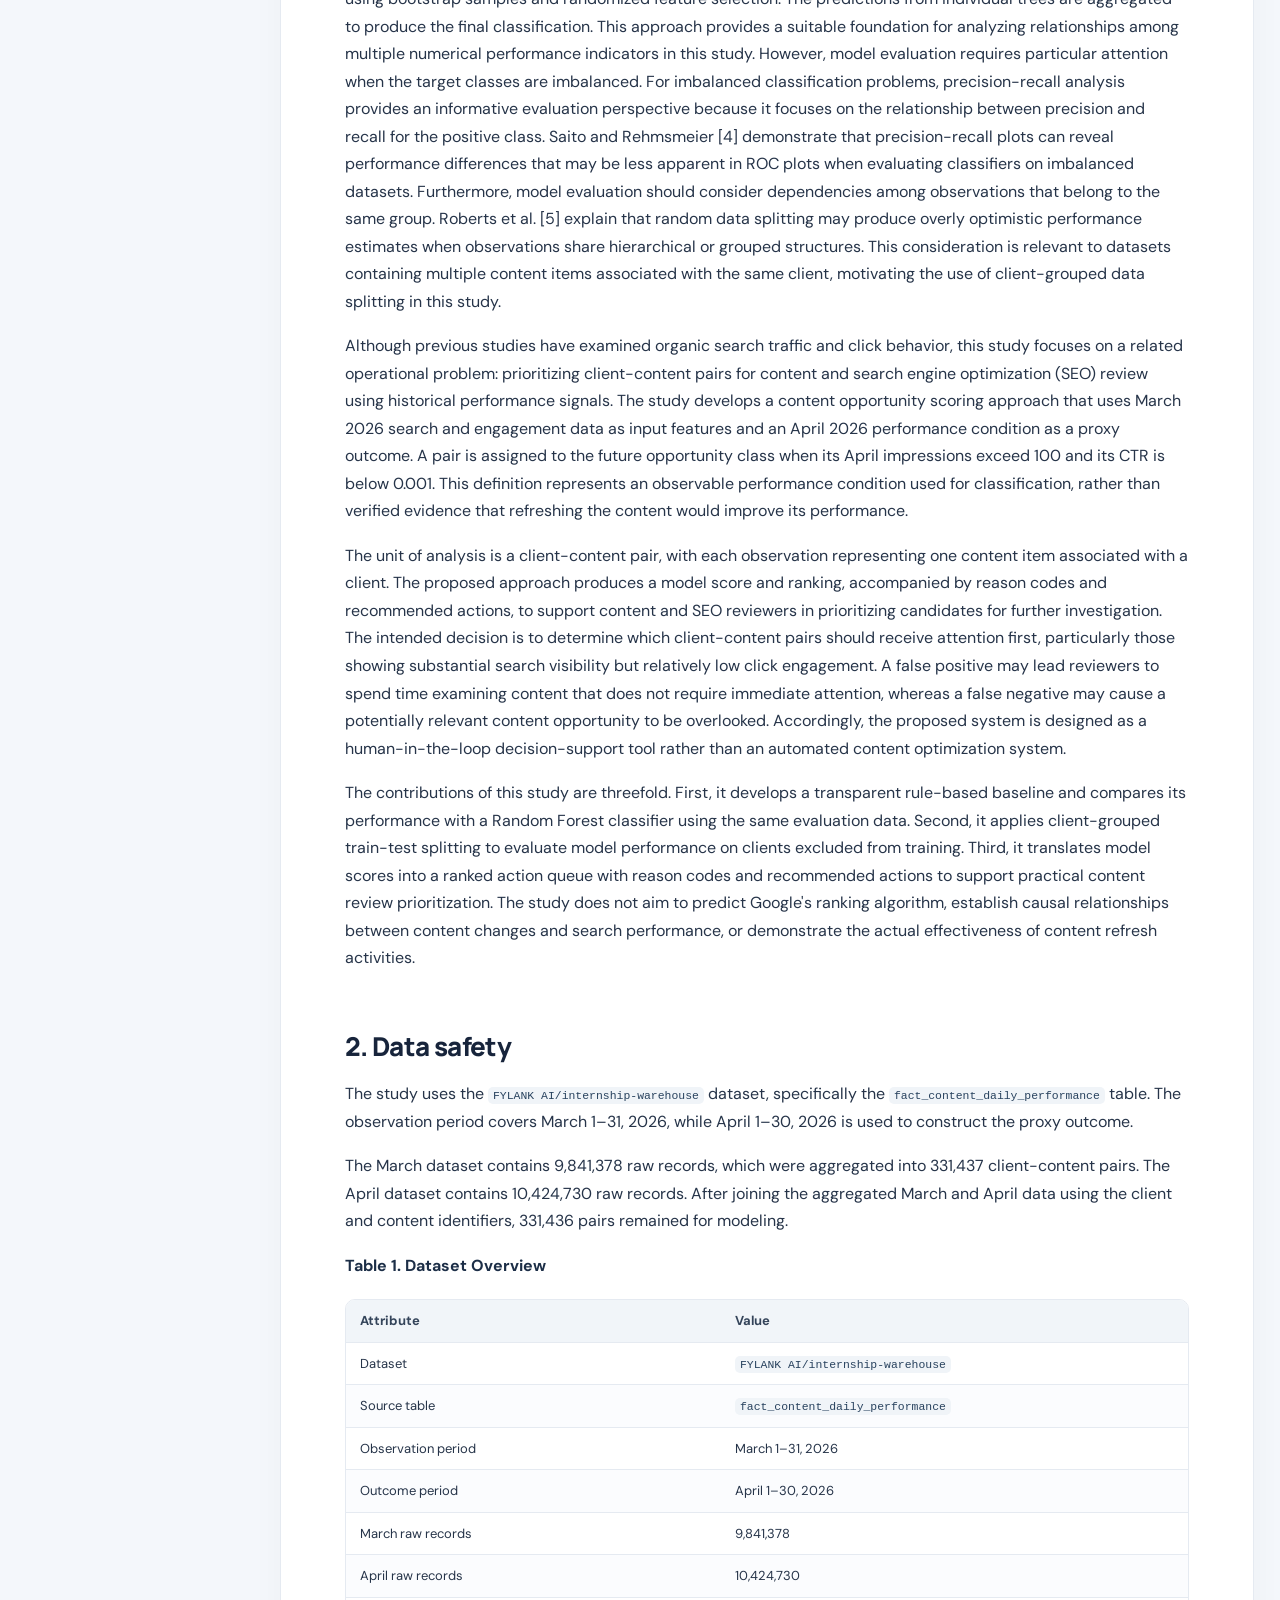
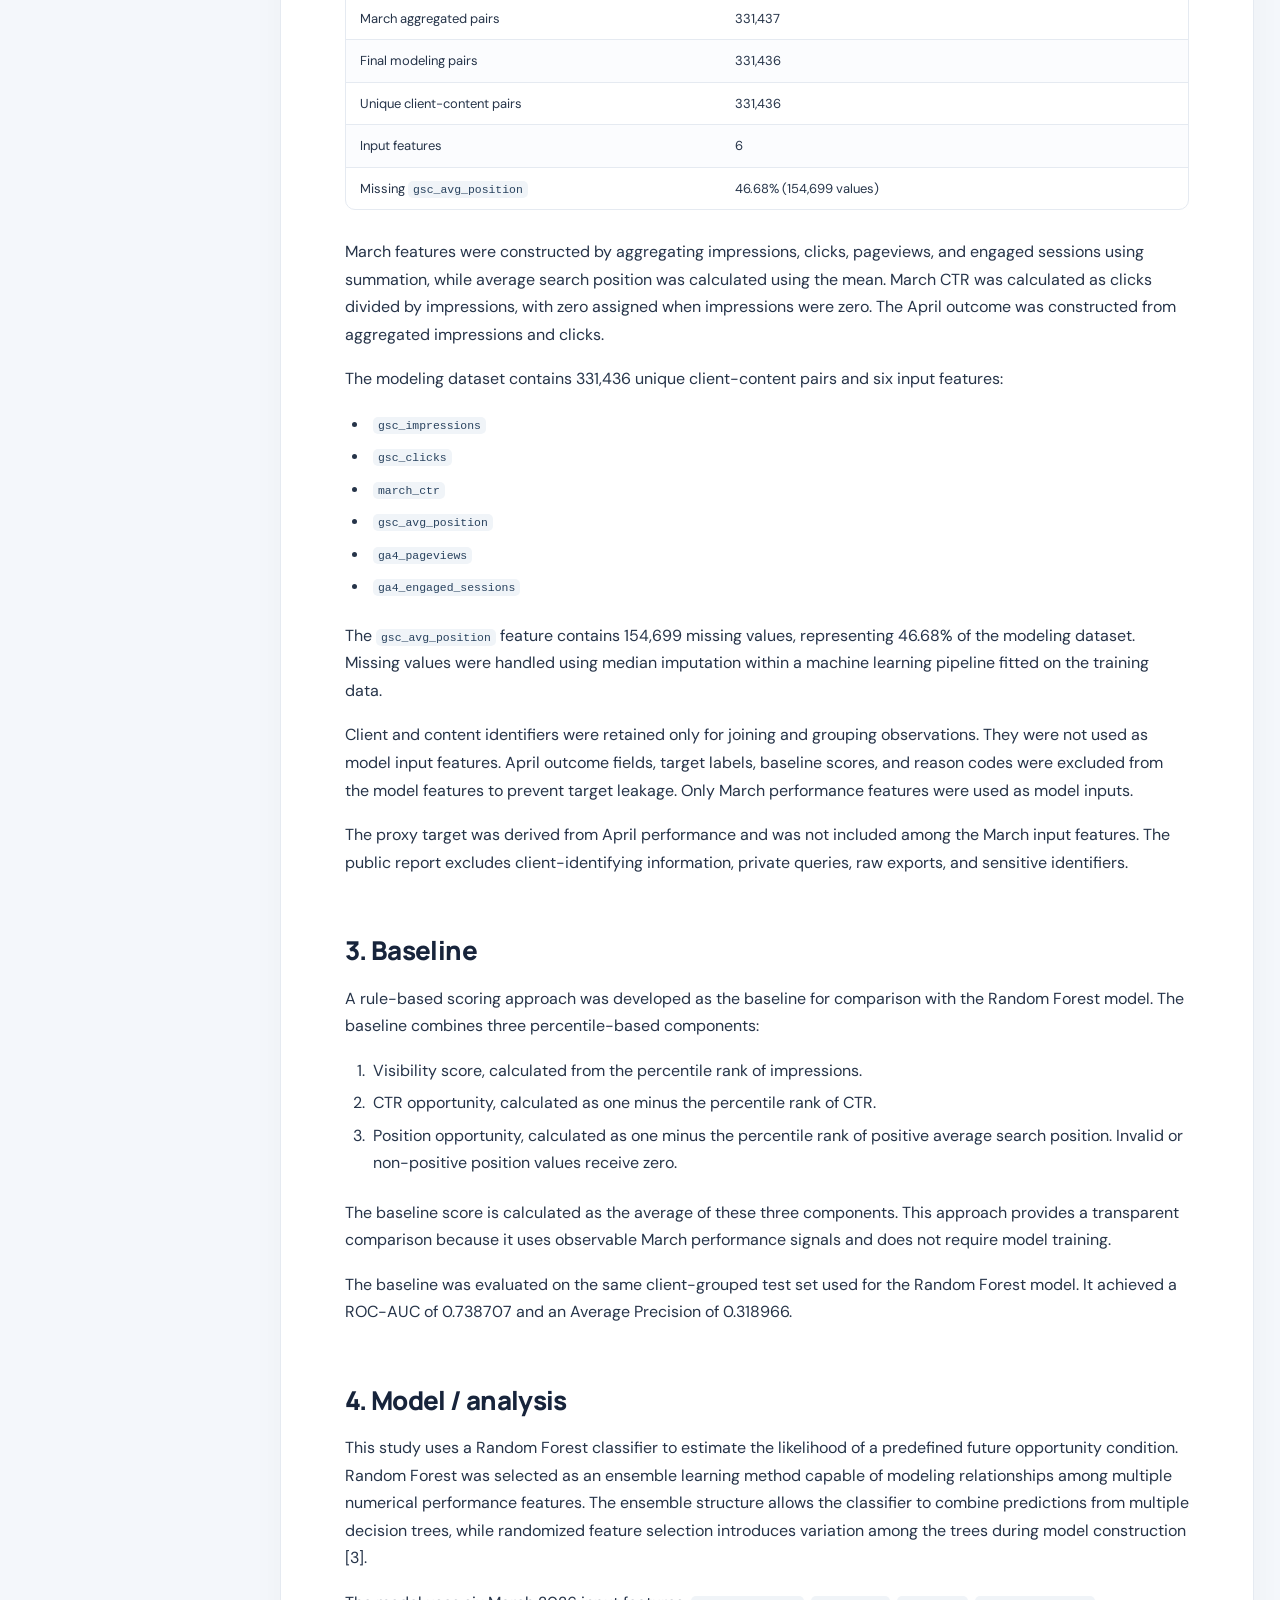
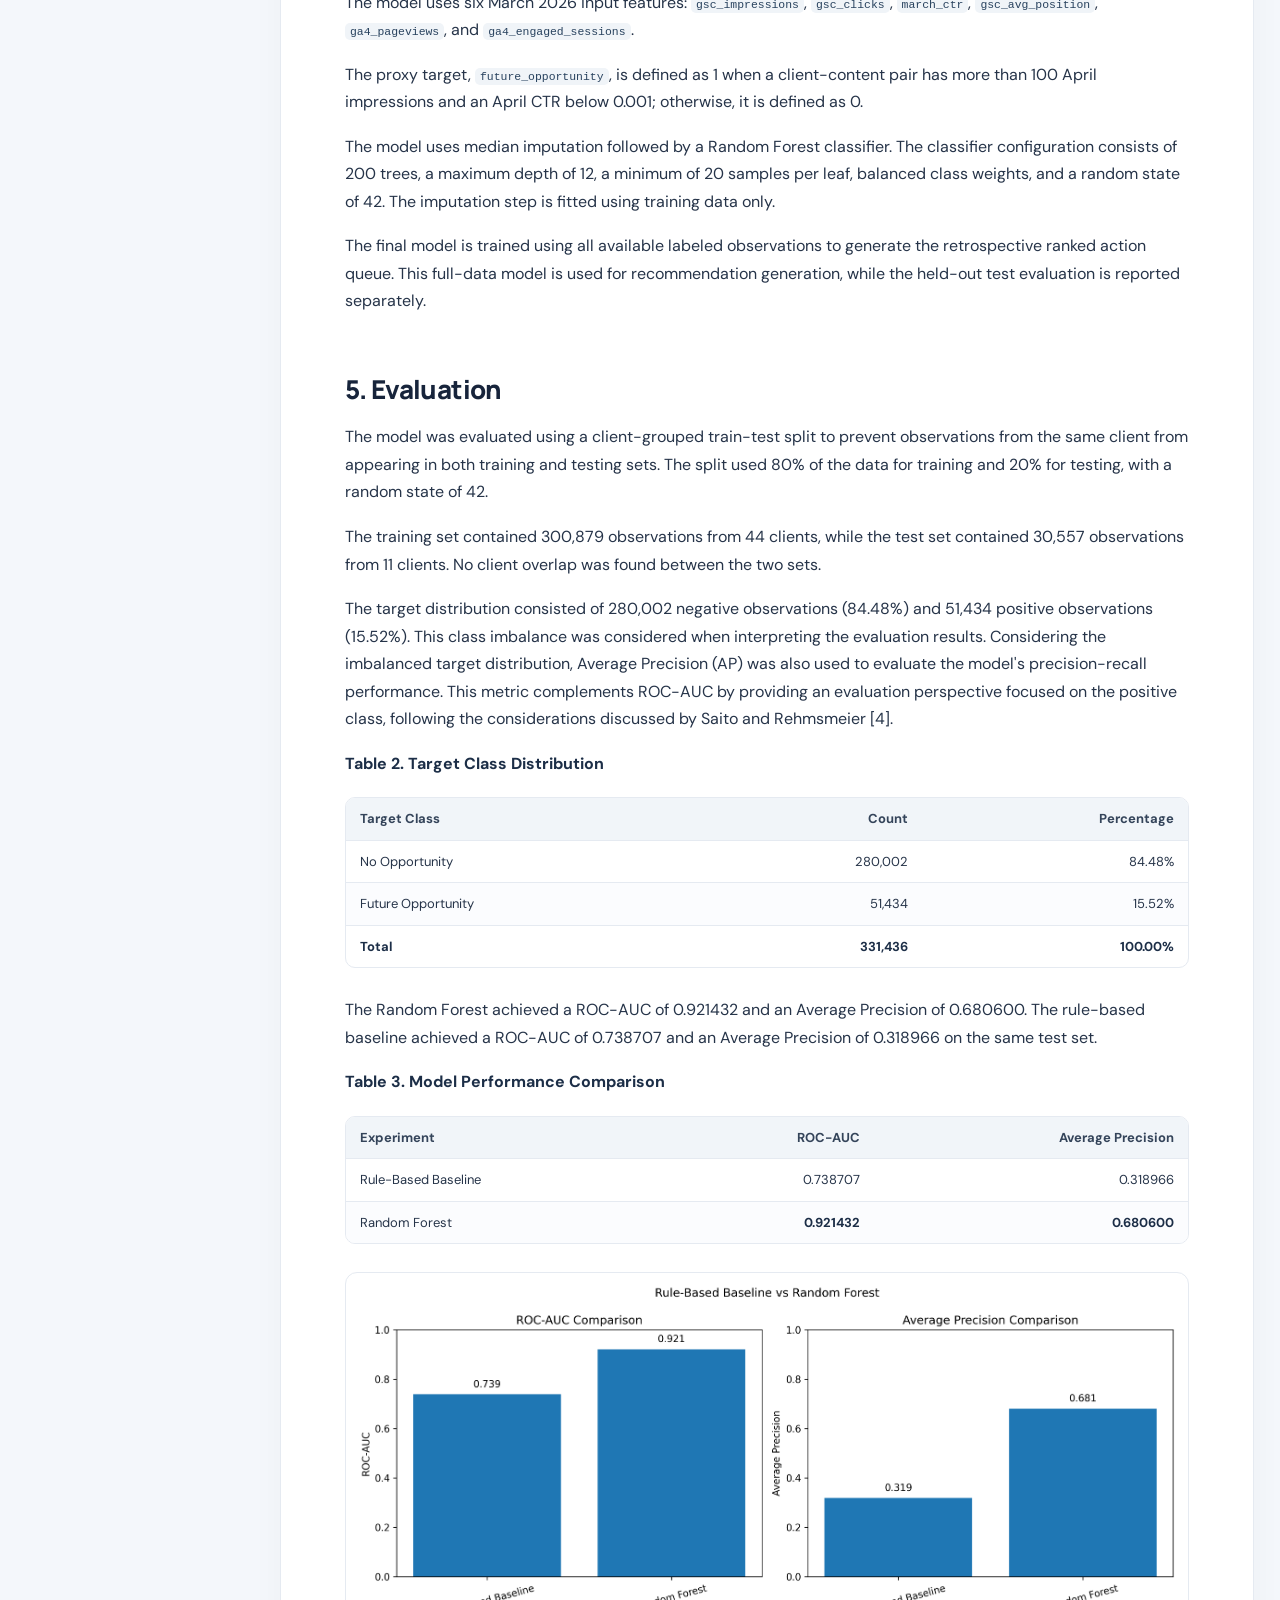
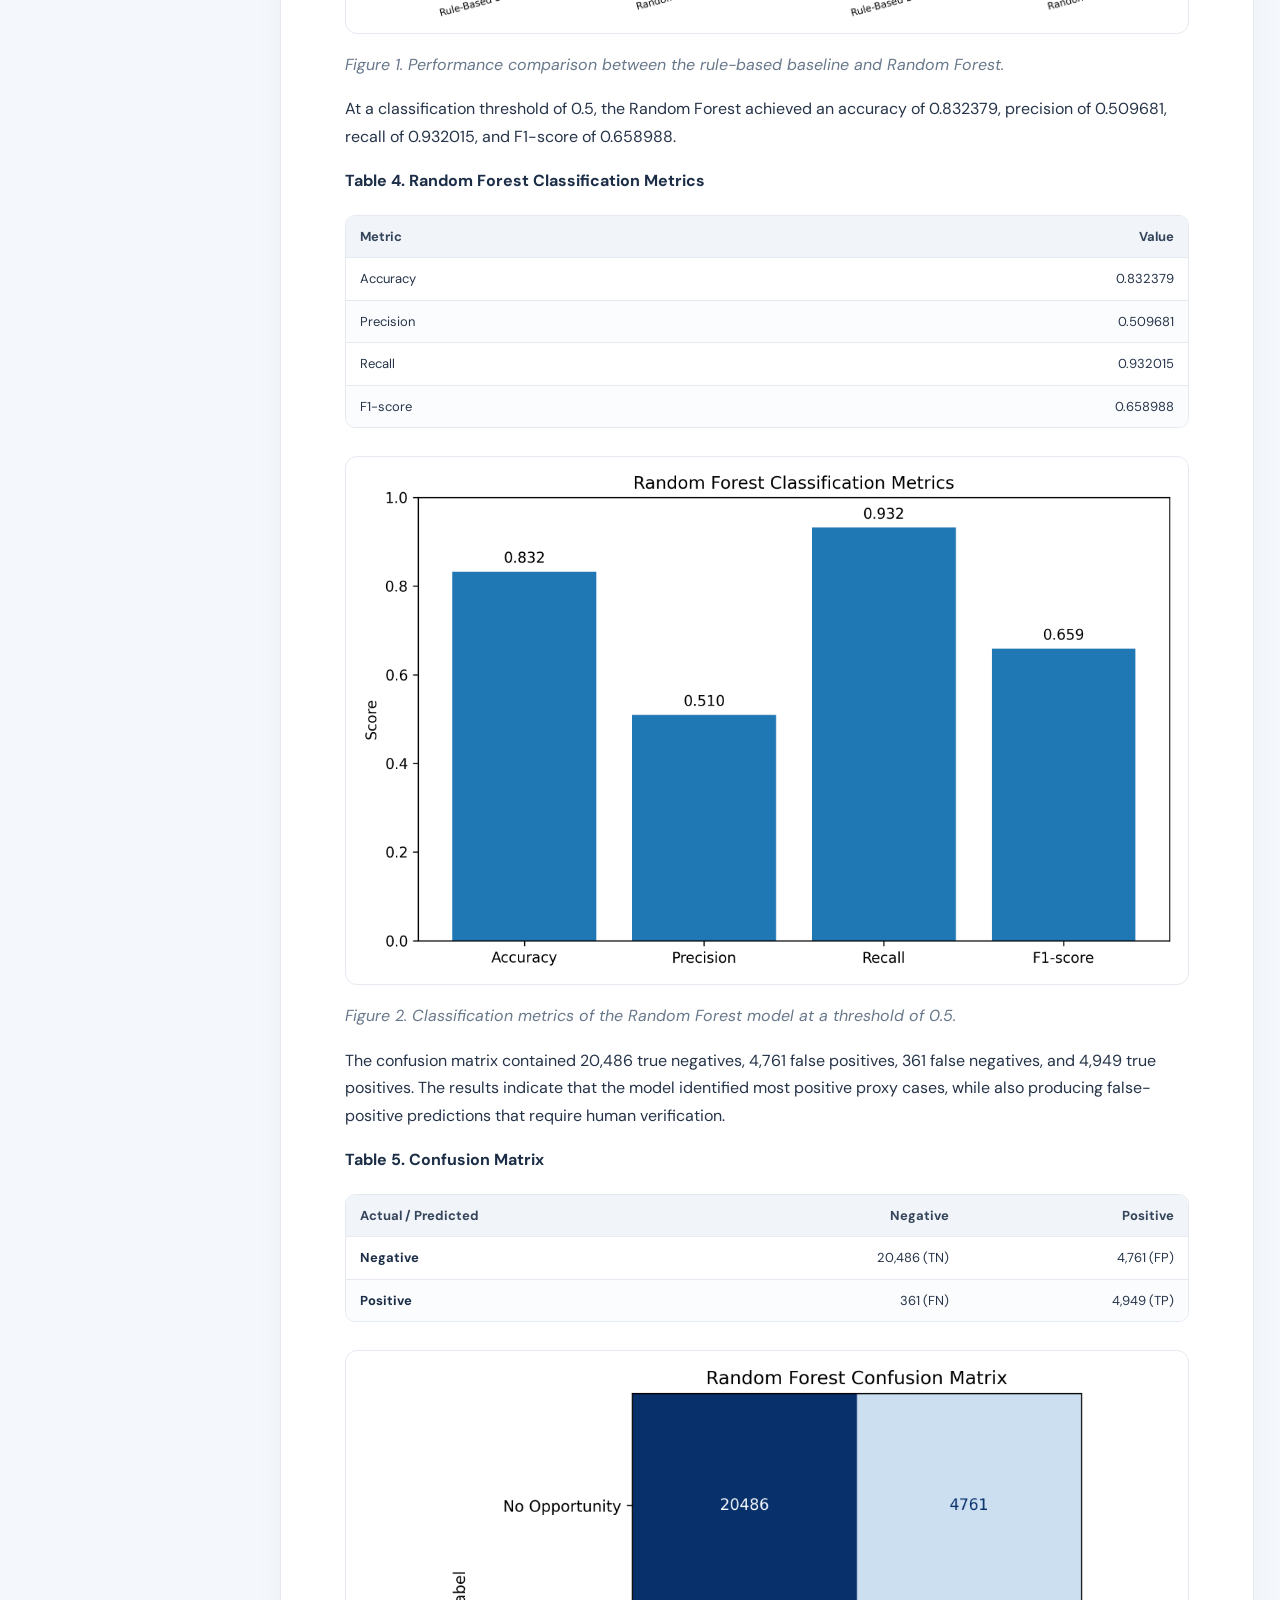
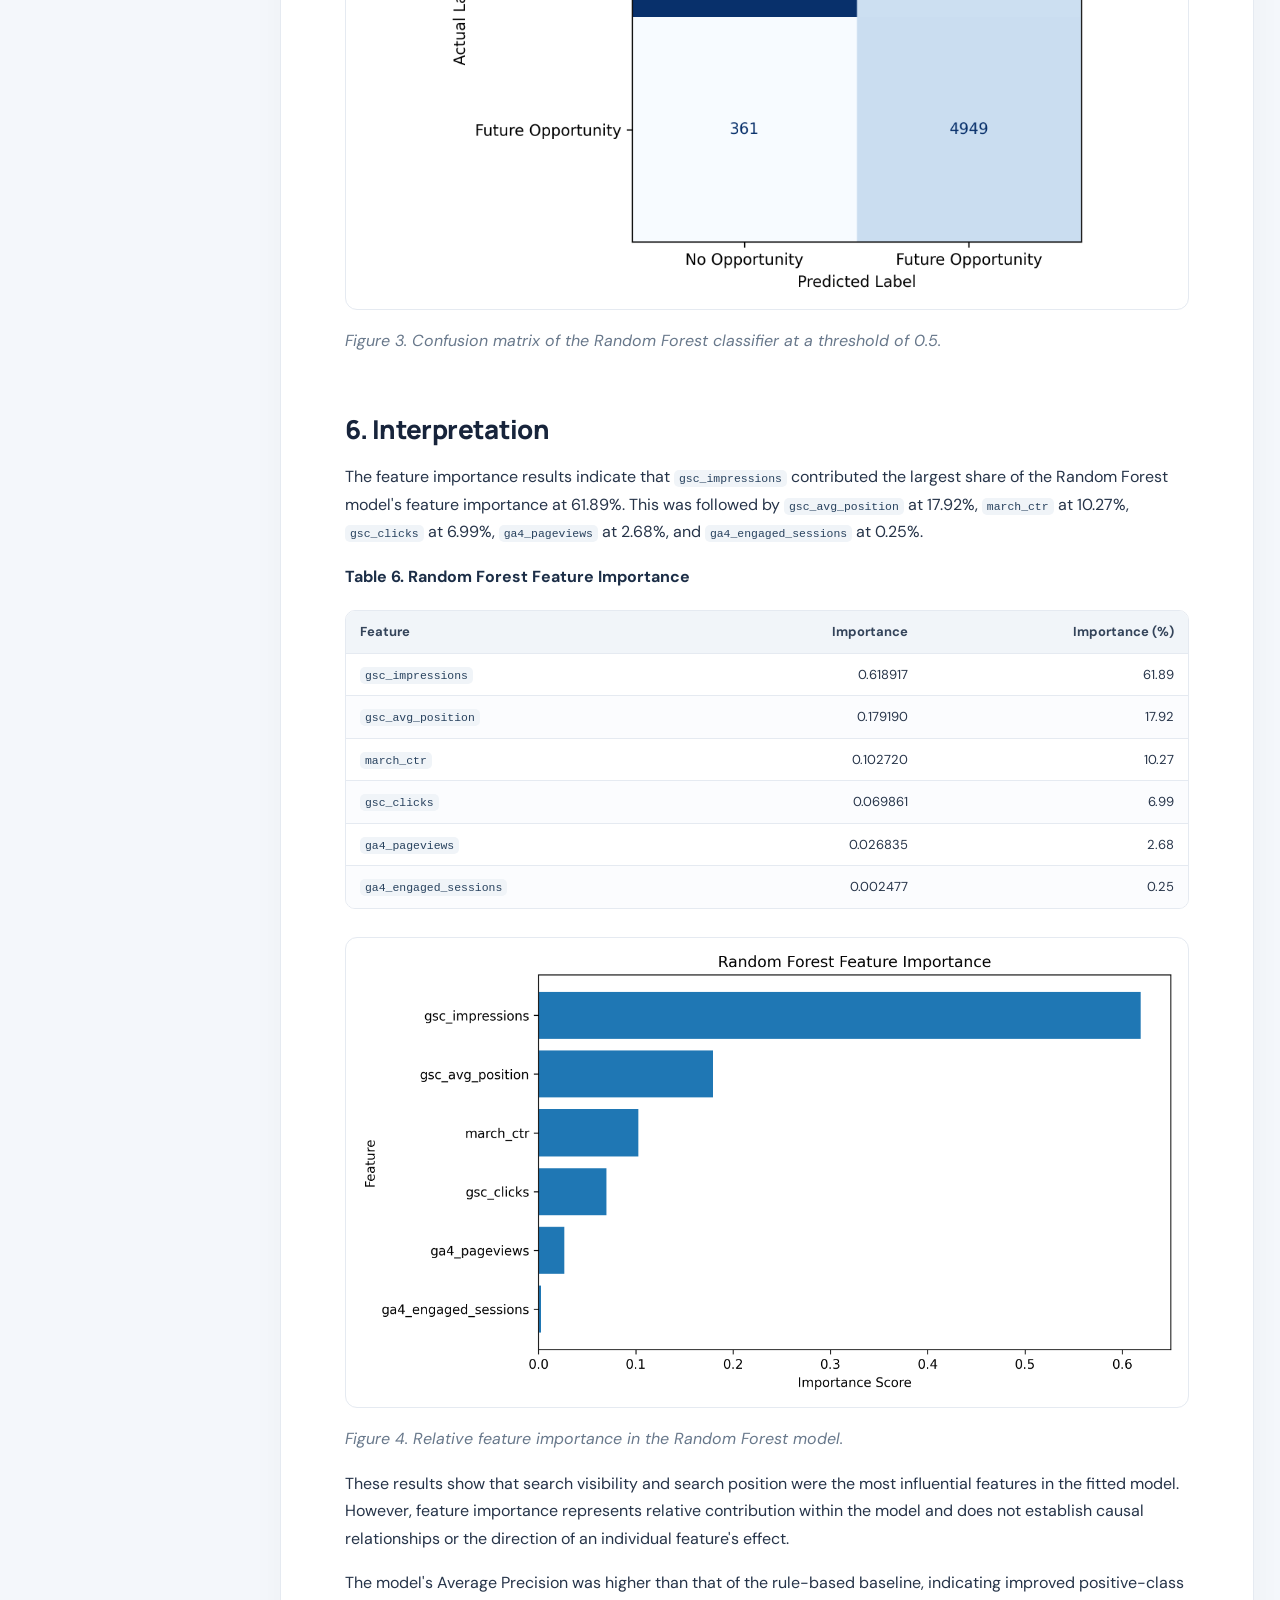
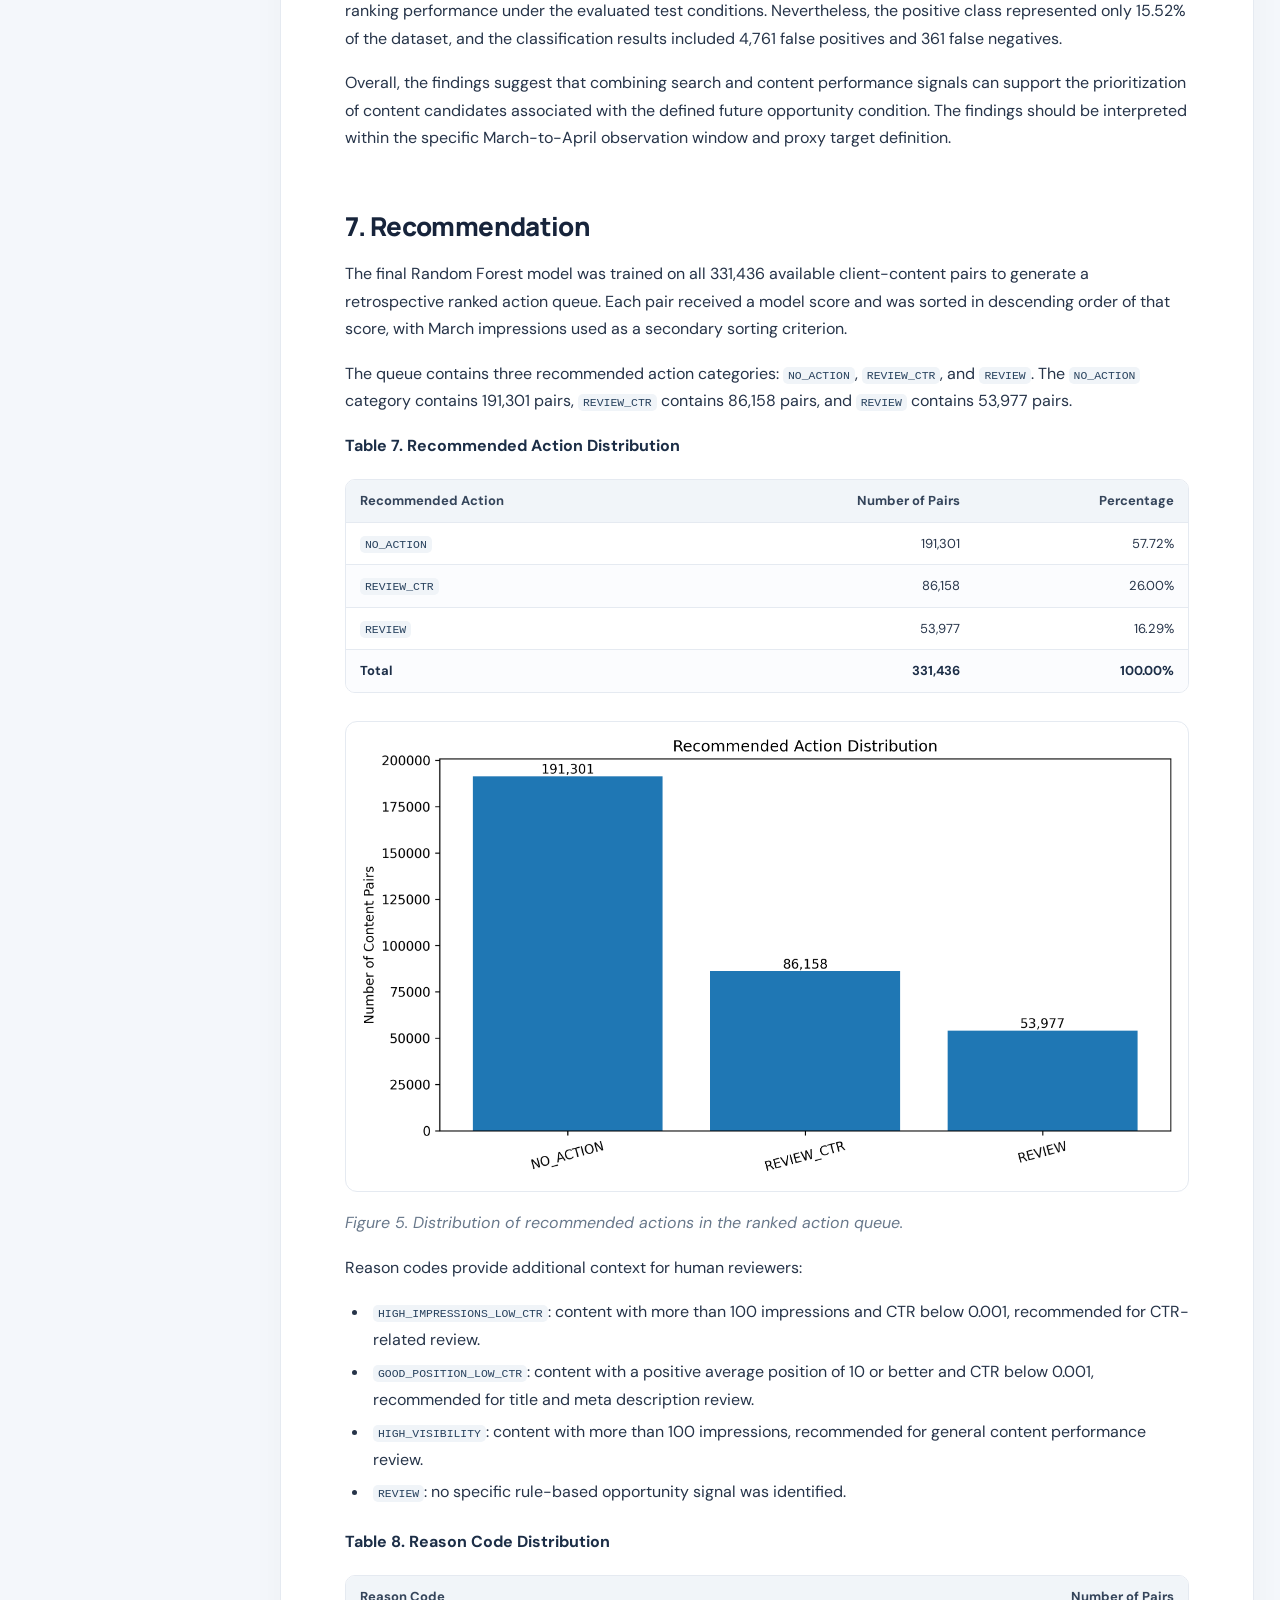
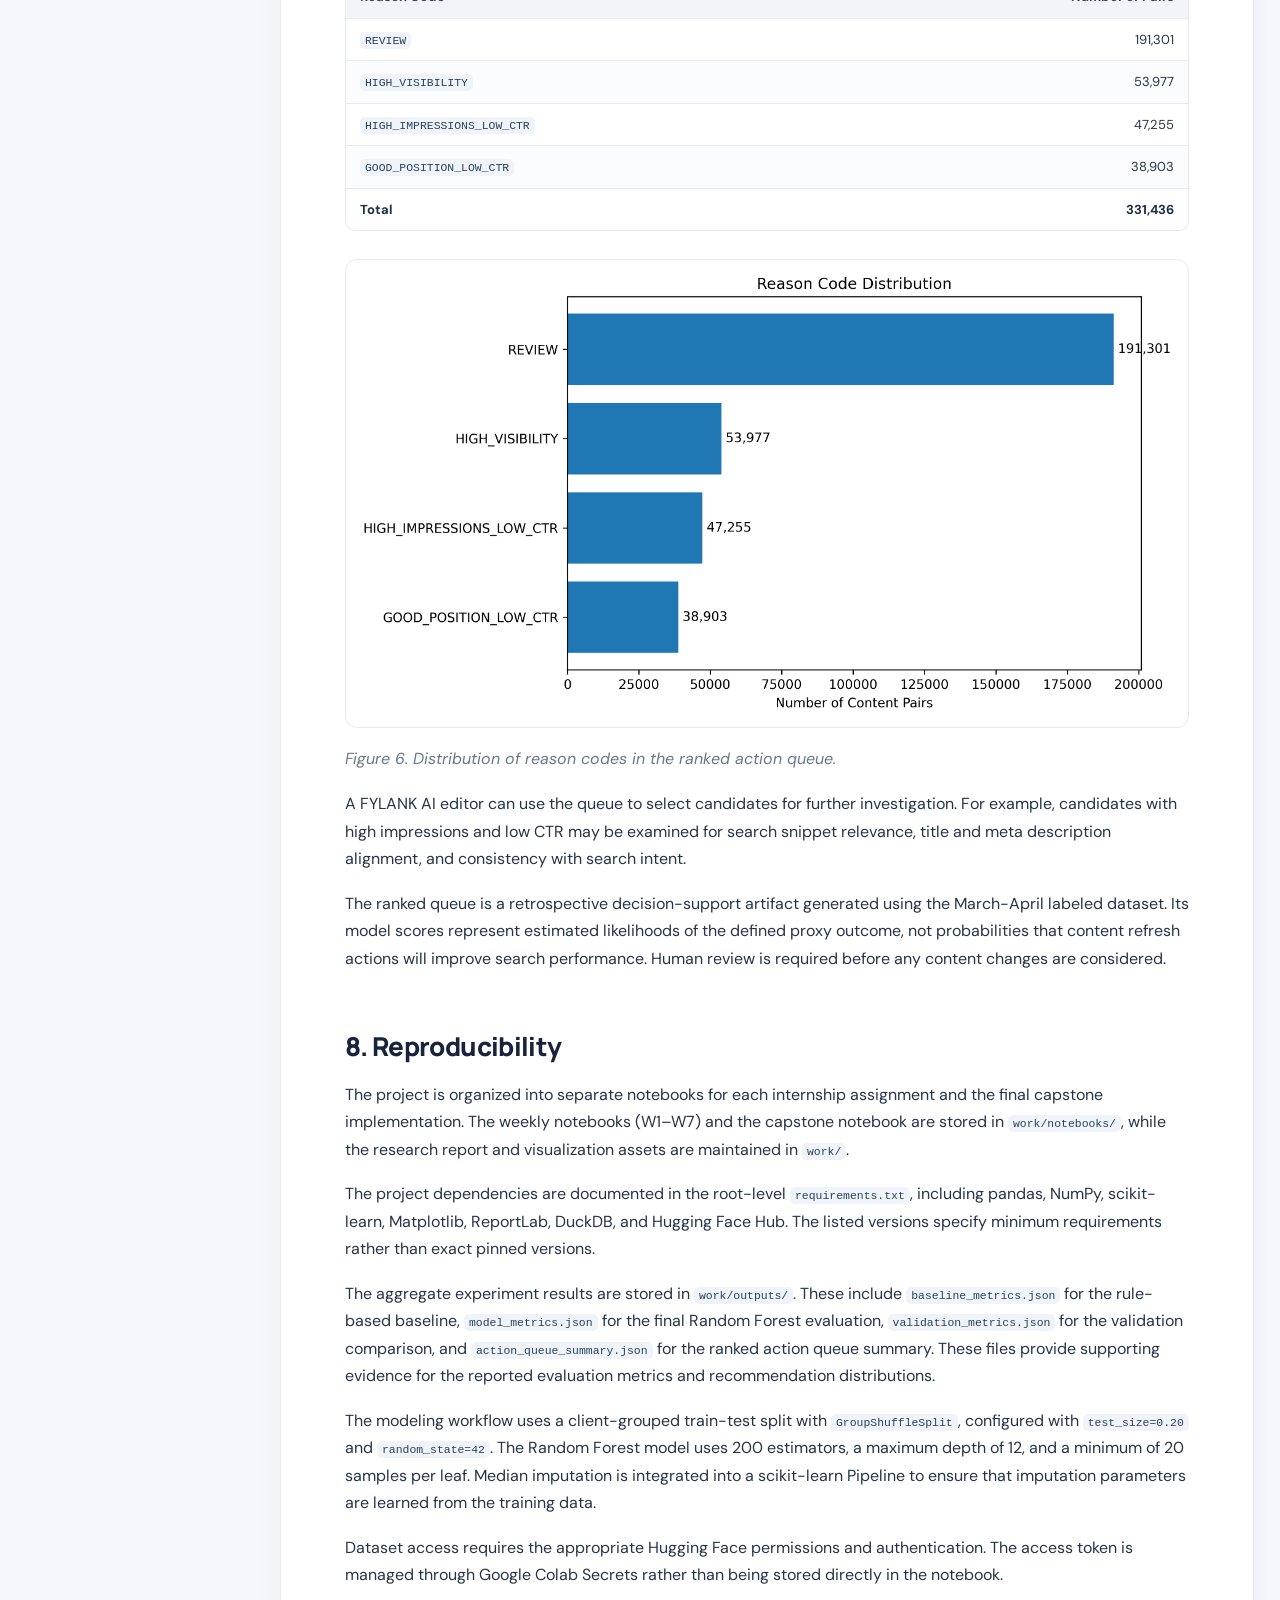
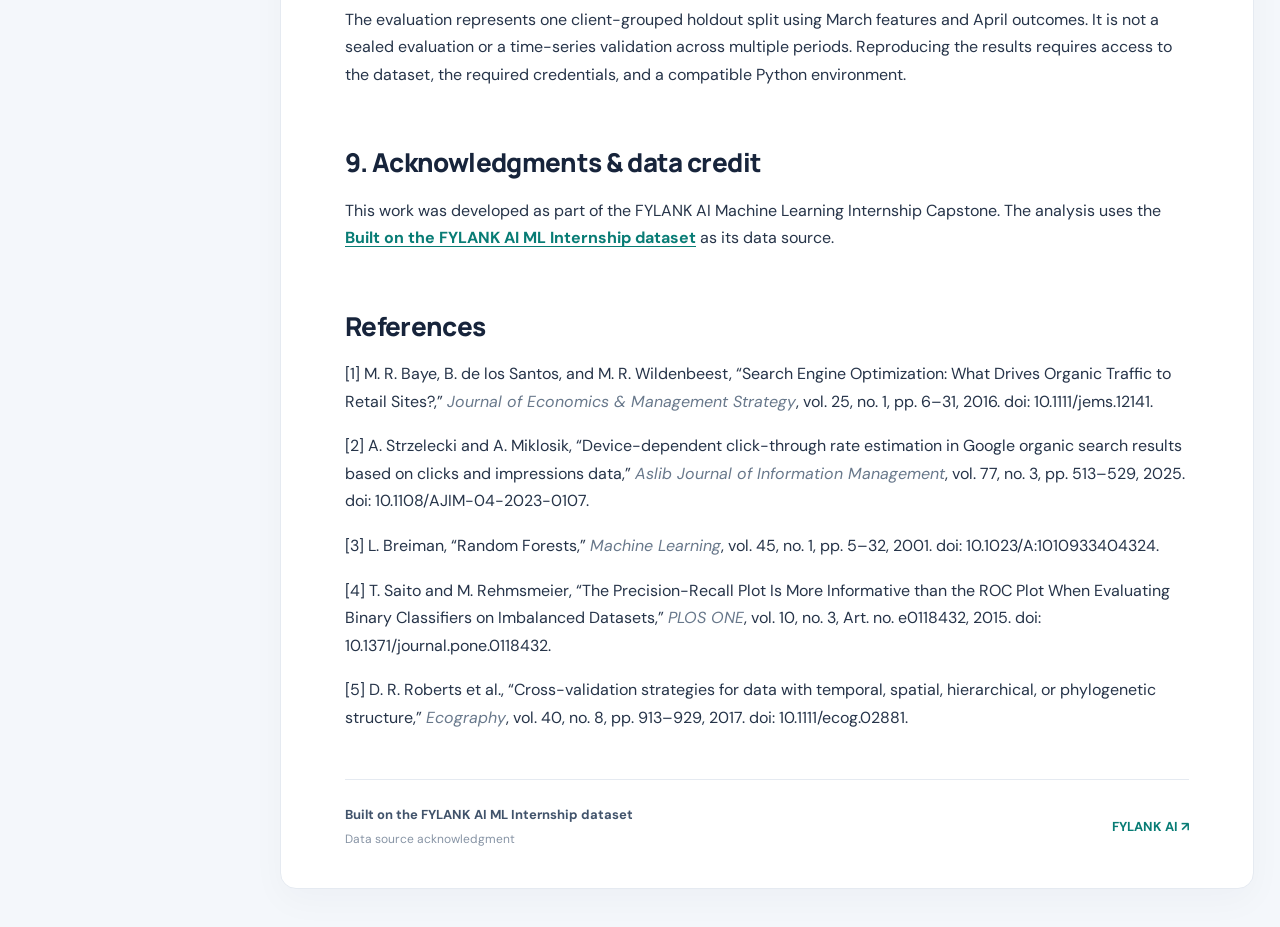
==== commit 737dc9ea: "Update index.html" ====
--- a/index.html
+++ b/index.html
@@ -1,7 +1,7 @@
 <!doctype html><html lang="en"><head><meta charset="utf-8"><meta name="viewport" content="width=device-width, initial-scale=1"><meta name="description" content="Content Opportunity Scoring for Search Performance — a machine-learning capstone research paper."><meta name="author" content="Shefira Marizcha"><title>Content Opportunity Scoring for Search Performance</title><link rel="stylesheet" href="paper.css"></head><body>
-<header class="hero"><div class="hero-inner"><div class="eyebrow"><span class="eyebrow-dot"></span> FLYRANK · MACHINE LEARNING CAPSTONE</div><h1>Content Opportunity Scoring for Search Performance</h1><p class="hero-subtitle">A research paper on prioritizing content review through observable search and engagement signals.</p><div class="meta-row"><span><b>Author</b>Shefira Marizcha</span><span><b>Lane</b>Refresh / Content Opportunity Scoring</span><span><b>Date</b>13-October-2026</span></div><div class="hero-links"><a href="https://github.com/shefiramarizcha62-sudo/flyrank-ml-portfolio.git" target="_blank" rel="noopener noreferrer">View project repository ↗</a><span>Research · Search Intelligence · Content Scoring</span></div></div></header>
+<header class="hero"><div class="hero-inner"><div class="eyebrow"><span class="eyebrow-dot"></span> FYLANK AI· MACHINE LEARNING CAPSTONE</div><h1>Random Forest-Based Content Opportunity Scoring with Google Search Console and GA4</h1><p class="hero-subtitle">A research paper on prioritizing content review through observable search and engagement signals.</p><div class="meta-row"><span><b>Author</b>Shefira Marizcha</span><span><b>Lane</b>Refresh / Content Opportunity Scoring</span><span><b>Date</b>13-October-2026</span></div><div class="hero-links"><a href="https://github.com/shefiramarizcha62-sudo/FYLANK AI-ml-portfolio.git" target="_blank" rel="noopener noreferrer">View project repository ↗</a><span>Research · Search Intelligence · Content Scoring</span></div></div></header>
 <div class="layout"><aside class="sidebar"><div class="sidebar-label">ON THIS PAGE</div><nav><a href="#section-0">Abstract</a><a href="#section-1">1. Problem framing</a><a href="#section-2">2. Data safety</a><a href="#section-3">3. Baseline</a><a href="#section-4">4. Model / analysis</a><a href="#section-5">5. Evaluation</a><a href="#section-6">6. Interpretation</a><a href="#section-7">7. Recommendation</a><a href="#section-8">8. Reproducibility</a><a href="#section-9">9. Acknowledgments &amp; data credit</a></nav><div class="sidebar-note">Human-in-the-loop decision support<br>Not an automated content optimization system.</div></aside><main class="article"><div class="article-top"><span>RESEARCH PAPER</span><span>OCTOBER 2026</span></div><article class="prose"><h2 class="paper-heading" id="section-0">Abstract</h2>
-<p>This study investigates how observable search and content performance signals can be used to prioritize client-content pairs for human review. The study uses March 2026 search and engagement data from the FlyRank internship warehouse and defines a future opportunity proxy based on April 2026 impression and click-through rate thresholds. A Random Forest classifier using six performance features was evaluated through a client-grouped train-test split and compared with a rule-based baseline on the same test set. The Random Forest achieved a ROC-AUC of 0.921432 and an Average Precision of 0.680600, outperforming the baseline scores of 0.738707 and 0.318966, respectively. The resulting scoring approach is intended to support the prioritization of content and SEO reviews through ranked recommendations, rather than to establish causal improvements in search performance.</p>
+<p>This study investigates how observable search and content performance signals can be used to prioritize client-content pairs for human review. The study uses March 2026 search and engagement data from the FYLANK AI internship warehouse and defines a future opportunity proxy based on April 2026 impression and click-through rate thresholds. A Random Forest classifier using six performance features was evaluated through a client-grouped train-test split and compared with a rule-based baseline on the same test set. The Random Forest achieved a ROC-AUC of 0.921432 and an Average Precision of 0.680600, outperforming the baseline scores of 0.738707 and 0.318966, respectively. The resulting scoring approach is intended to support the prioritization of content and SEO reviews through ranked recommendations, rather than to establish causal improvements in search performance.</p>
 <h2 class="paper-heading" id="section-1">1. Problem framing</h2>
 <p>Organic search performance provides important signals for evaluating how content is exposed in search results and how users interact with it. Metrics such as impressions, clicks, click-through rate (CTR), and average search position represent different aspects of search visibility and engagement. Previous research has examined the relationship between search engine optimization and organic traffic [1]. Strzelecki and Miklosik [2] further investigated click-through rates in Google organic search results using clicks and impressions data, demonstrating that CTR varies across search result positions and device types. These metrics provide a basis for examining content performance and identifying pages that receive search exposure but generate relatively limited click engagement.</p>
 <p>For content teams managing large portfolios of web pages, identifying which content should be reviewed first is a practical challenge. Reviewing every page individually can require substantial time and resources, while prioritization based on a single metric may overlook the relationships between search visibility, position, and user engagement. Therefore, a systematic approach that considers multiple performance signals is needed to support the identification and prioritization of content requiring further investigation.</p>
@@ -10,7 +10,7 @@
 <p>The unit of analysis is a client-content pair, with each observation representing one content item associated with a client. The proposed approach produces a model score and ranking, accompanied by reason codes and recommended actions, to support content and SEO reviewers in prioritizing candidates for further investigation. The intended decision is to determine which client-content pairs should receive attention first, particularly those showing substantial search visibility but relatively low click engagement. A false positive may lead reviewers to spend time examining content that does not require immediate attention, whereas a false negative may cause a potentially relevant content opportunity to be overlooked. Accordingly, the proposed system is designed as a human-in-the-loop decision-support tool rather than an automated content optimization system.</p>
 <p>The contributions of this study are threefold. First, it develops a transparent rule-based baseline and compares its performance with a Random Forest classifier using the same evaluation data. Second, it applies client-grouped train-test splitting to evaluate model performance on clients excluded from training. Third, it translates model scores into a ranked action queue with reason codes and recommended actions to support practical content review prioritization. The study does not aim to predict Google's ranking algorithm, establish causal relationships between content changes and search performance, or demonstrate the actual effectiveness of content refresh activities.</p>
 <h2 class="paper-heading" id="section-2">2. Data safety</h2>
-<p>The study uses the <code>FlyRank/internship-warehouse</code> dataset, specifically the <code>fact_content_daily_performance</code> table. The observation period covers March 1–31, 2026, while April 1–30, 2026 is used to construct the proxy outcome.</p>
+<p>The study uses the <code>FYLANK AI/internship-warehouse</code> dataset, specifically the <code>fact_content_daily_performance</code> table. The observation period covers March 1–31, 2026, while April 1–30, 2026 is used to construct the proxy outcome.</p>
 <p>The March dataset contains 9,841,378 raw records, which were aggregated into 331,437 client-content pairs. The April dataset contains 10,424,730 raw records. After joining the aggregated March and April data using the client and content identifiers, 331,436 pairs remained for modeling.</p>
 <p><strong>Table 1. Dataset Overview</strong></p>
 <div class="table-wrap"><table>
@@ -23,7 +23,7 @@
 <tbody>
 <tr>
 <td>Dataset</td>
-<td><code>FlyRank/internship-warehouse</code></td>
+<td><code>FYLANK AI/internship-warehouse</code></td>
 </tr>
 <tr>
 <td>Source table</td>
@@ -332,7 +332,7 @@
 </table></div>
 <p><img alt="Figure 6. Reason Code Distribution" class="paper-figure" loading="lazy" src="work/figures/05_reason_code_distribution.png"/></p>
 <p><em>Figure 6. Distribution of reason codes in the ranked action queue.</em></p>
-<p>A FlyRank editor can use the queue to select candidates for further investigation. For example, candidates with high impressions and low CTR may be examined for search snippet relevance, title and meta description alignment, and consistency with search intent.</p>
+<p>A FYLANK AI editor can use the queue to select candidates for further investigation. For example, candidates with high impressions and low CTR may be examined for search snippet relevance, title and meta description alignment, and consistency with search intent.</p>
 <p>The ranked queue is a retrospective decision-support artifact generated using the March-April labeled dataset. Its model scores represent estimated likelihoods of the defined proxy outcome, not probabilities that content refresh actions will improve search performance. Human review is required before any content changes are considered.</p>
 <h2 class="paper-heading" id="section-8">8. Reproducibility</h2>
 <p>The project is organized into separate notebooks for each internship assignment and the final capstone implementation. The weekly notebooks (W1–W7) and the capstone notebook are stored in <code>work/notebooks/</code>, while the research report and visualization assets are maintained in <code>work/</code>.</p>
@@ -342,12 +342,12 @@
 <p>Dataset access requires the appropriate Hugging Face permissions and authentication. The access token is managed through Google Colab Secrets rather than being stored directly in the notebook.</p>
 <p>The evaluation represents one client-grouped holdout split using March features and April outcomes. It is not a sealed evaluation or a time-series validation across multiple periods. Reproducing the results requires access to the dataset, the required credentials, and a compatible Python environment.</p>
 <h2 class="paper-heading" id="section-9">9. Acknowledgments &amp; data credit</h2>
-<p>This work was developed as part of the FlyRank Machine Learning Internship Capstone. The analysis uses the <strong><a href="https://flyrank.ai" rel="noopener noreferrer" target="_blank">Built on the FlyRank ML Internship dataset</a></strong> as its data source.</p>
+<p>This work was developed as part of the FYLANK AI Machine Learning Internship Capstone. The analysis uses the <strong><a href="https://FYLANK AI.ai" rel="noopener noreferrer" target="_blank">Built on the FYLANK AI ML Internship dataset</a></strong> as its data source.</p>
 <h2 class="paper-heading" id="references">References</h2>
 <p>[1] M. R. Baye, B. de los Santos, and M. R. Wildenbeest, “Search Engine Optimization: What Drives Organic Traffic to Retail Sites?,” <em>Journal of Economics &amp; Management Strategy</em>, vol. 25, no. 1, pp. 6–31, 2016. doi: 10.1111/jems.12141.</p>
 <p>[2] A. Strzelecki and A. Miklosik, “Device-dependent click-through rate estimation in Google organic search results based on clicks and impressions data,” <em>Aslib Journal of Information Management</em>, vol. 77, no. 3, pp. 513–529, 2025. doi: 10.1108/AJIM-04-2023-0107.</p>
 <p>[3] L. Breiman, “Random Forests,” <em>Machine Learning</em>, vol. 45, no. 1, pp. 5–32, 2001. doi: 10.1023/A:1010933404324.</p>
 <p>[4] T. Saito and M. Rehmsmeier, “The Precision-Recall Plot Is More Informative than the ROC Plot When Evaluating Binary Classifiers on Imbalanced Datasets,” <em>PLOS ONE</em>, vol. 10, no. 3, Art. no. e0118432, 2015. doi: 10.1371/journal.pone.0118432.</p>
 <p>[5] D. R. Roberts et al., “Cross-validation strategies for data with temporal, spatial, hierarchical, or phylogenetic structure,” <em>Ecography</em>, vol. 40, no. 8, pp. 913–929, 2017. doi: 10.1111/ecog.02881.</p>
-</article><footer class="page-footer"><div><b>Built on the FlyRank ML Internship dataset</b><p>Data source acknowledgment</p></div><a href="https://flyrank.ai" target="_blank" rel="noopener noreferrer">FlyRank ↗</a></footer></main></div>
+</article><footer class="page-footer"><div><b>Built on the FYLANK AI ML Internship dataset</b><p>Data source acknowledgment</p></div><a href="https://FYLANK AI.ai" target="_blank" rel="noopener noreferrer">FYLANK AI ↗</a></footer></main></div>
 <script>const links=[...document.querySelectorAll('.sidebar nav a')];const targets=links.map(a=>document.querySelector(a.getAttribute('href'))).filter(Boolean);if('IntersectionObserver' in window){const io=new IntersectionObserver(entries=>{entries.forEach(e=>{if(e.isIntersecting){links.forEach(a=>a.classList.toggle('active',a.getAttribute('href')==='#'+e.target.id));}})},{rootMargin:'-15% 0px -75% 0px'});targets.forEach(t=>io.observe(t));}</script></body></html>
